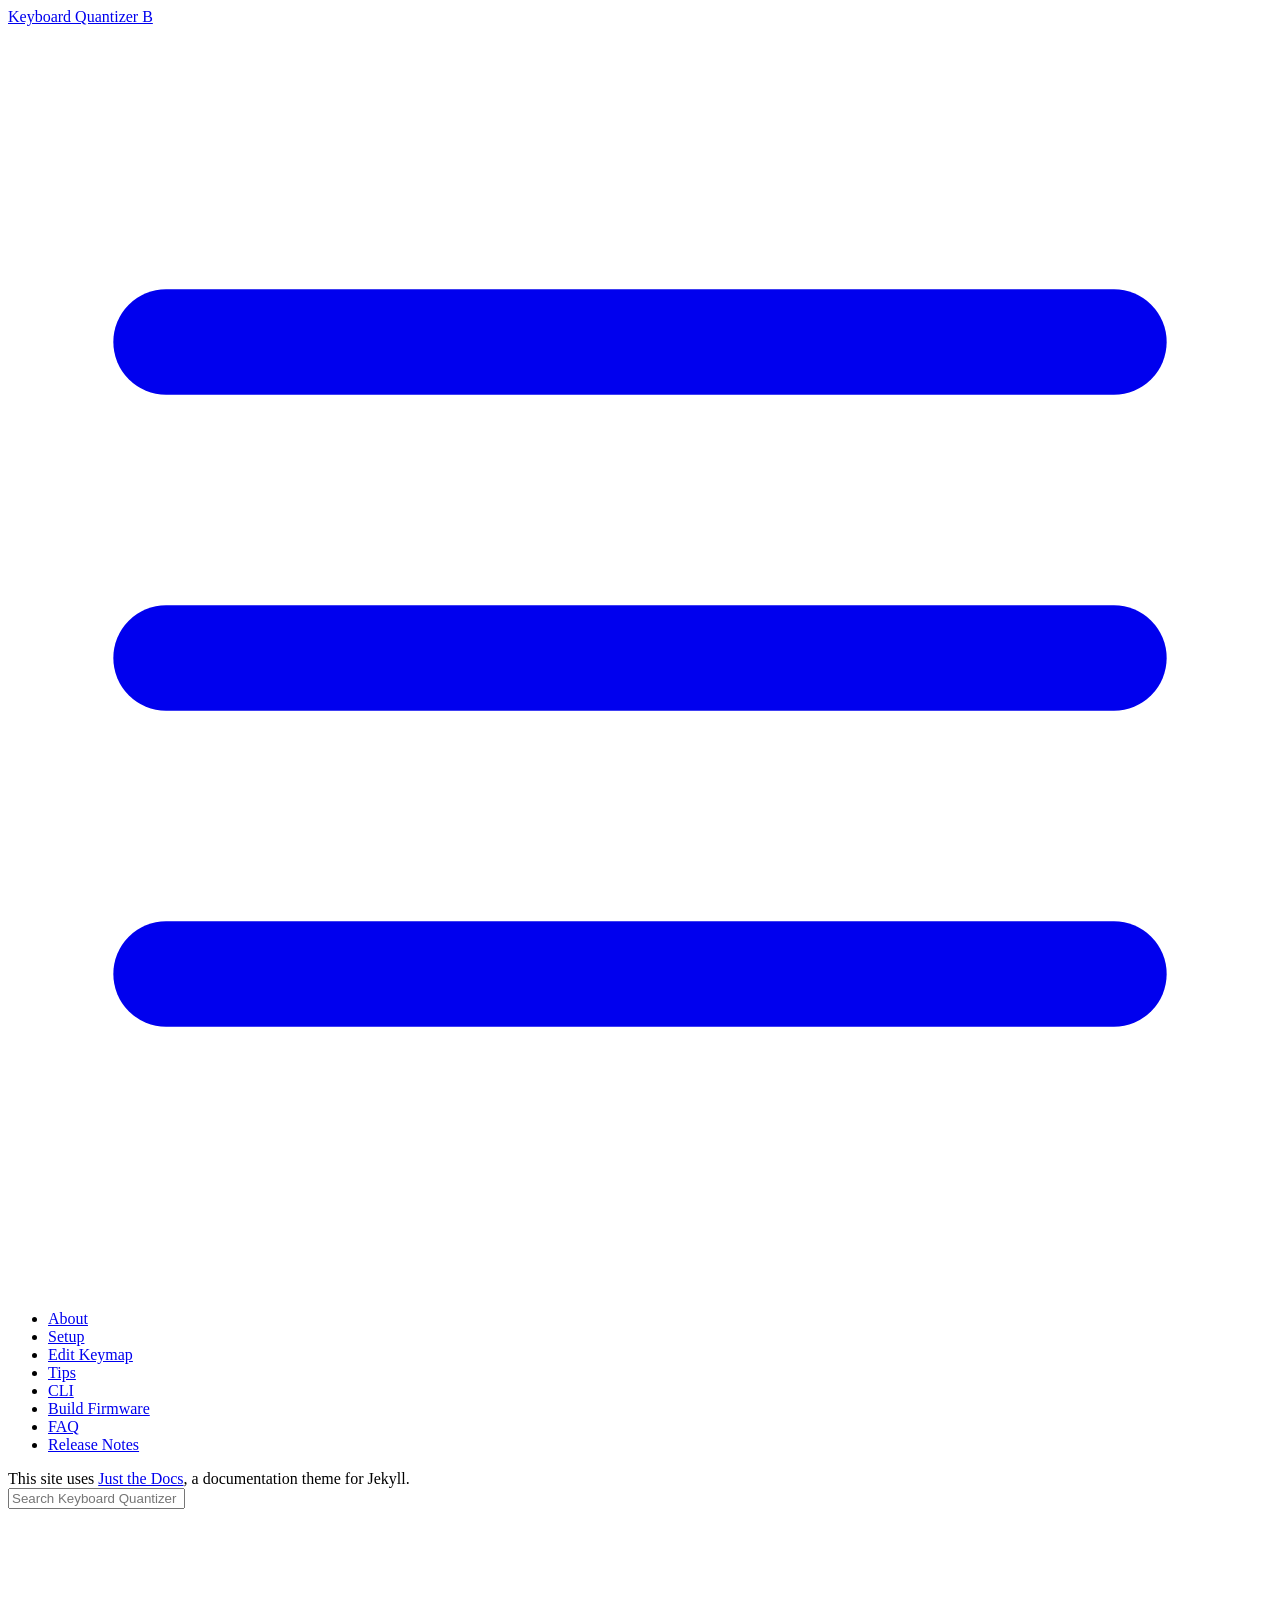
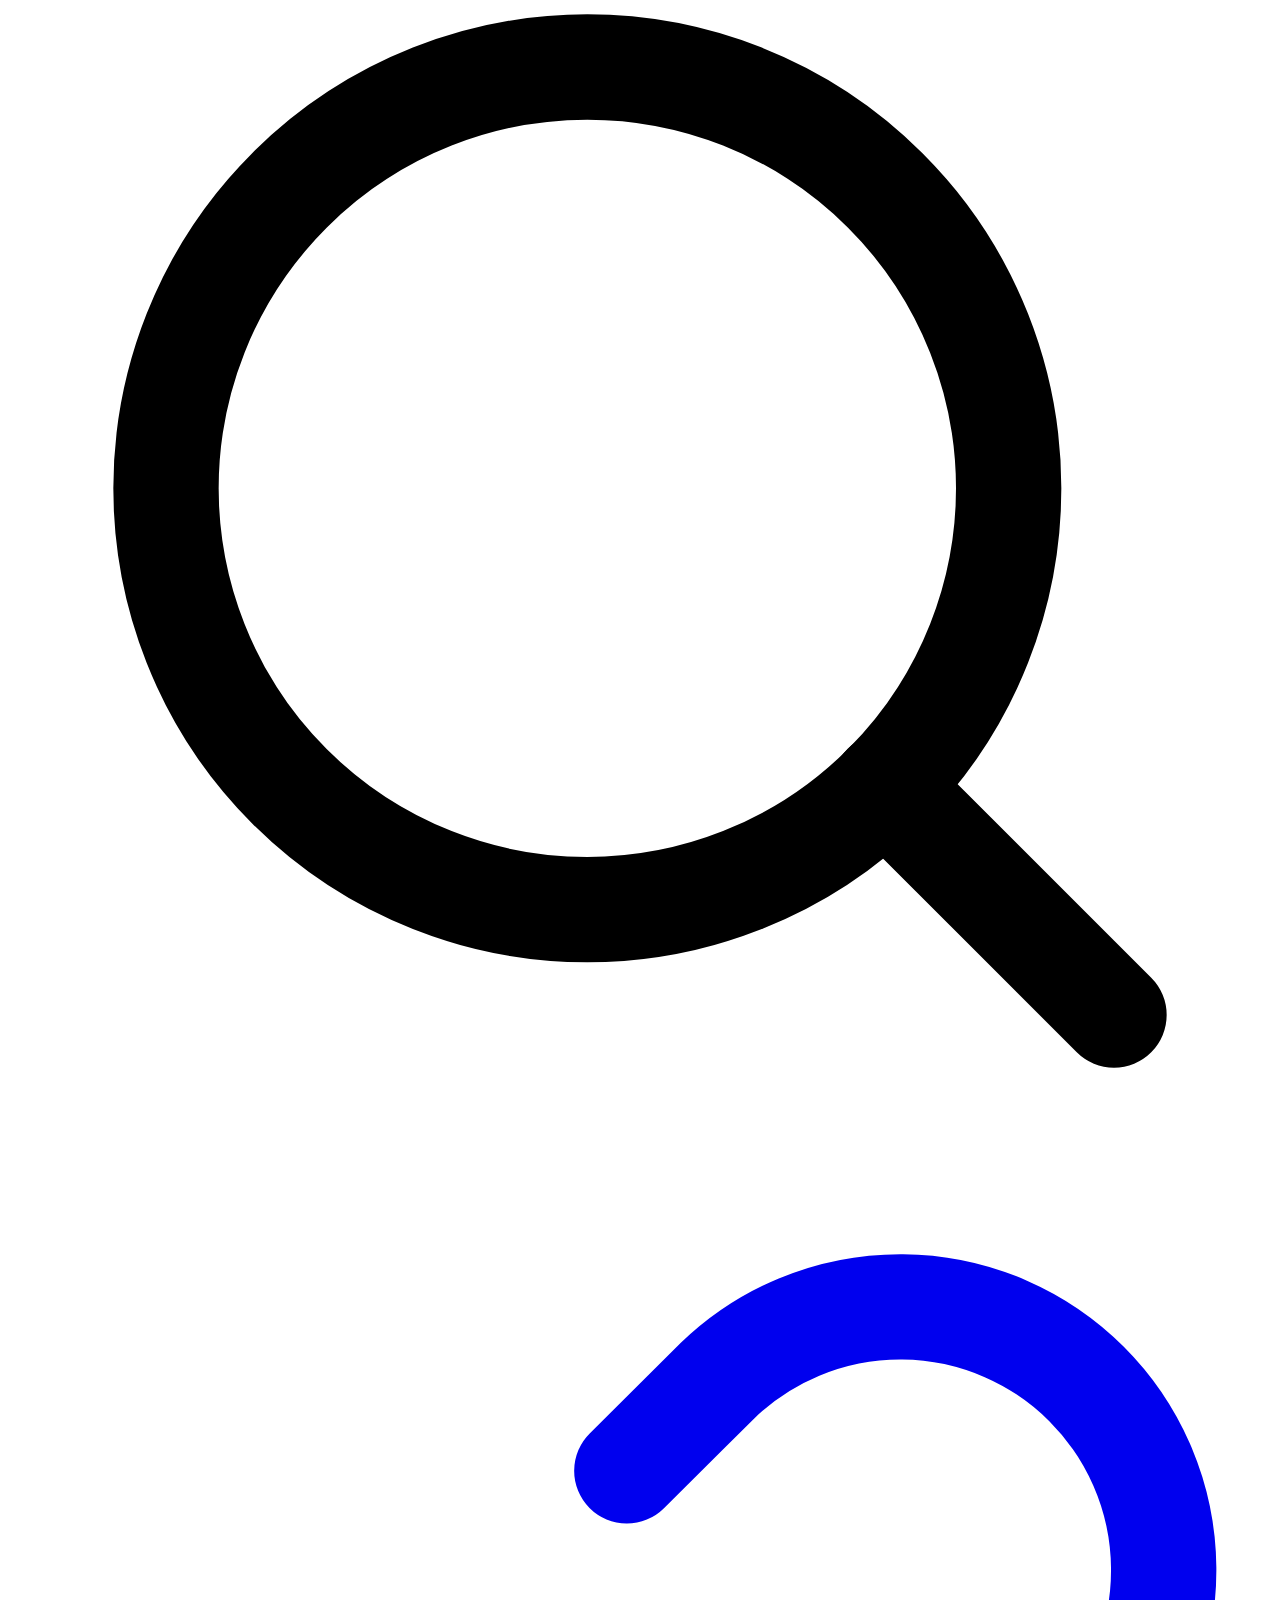
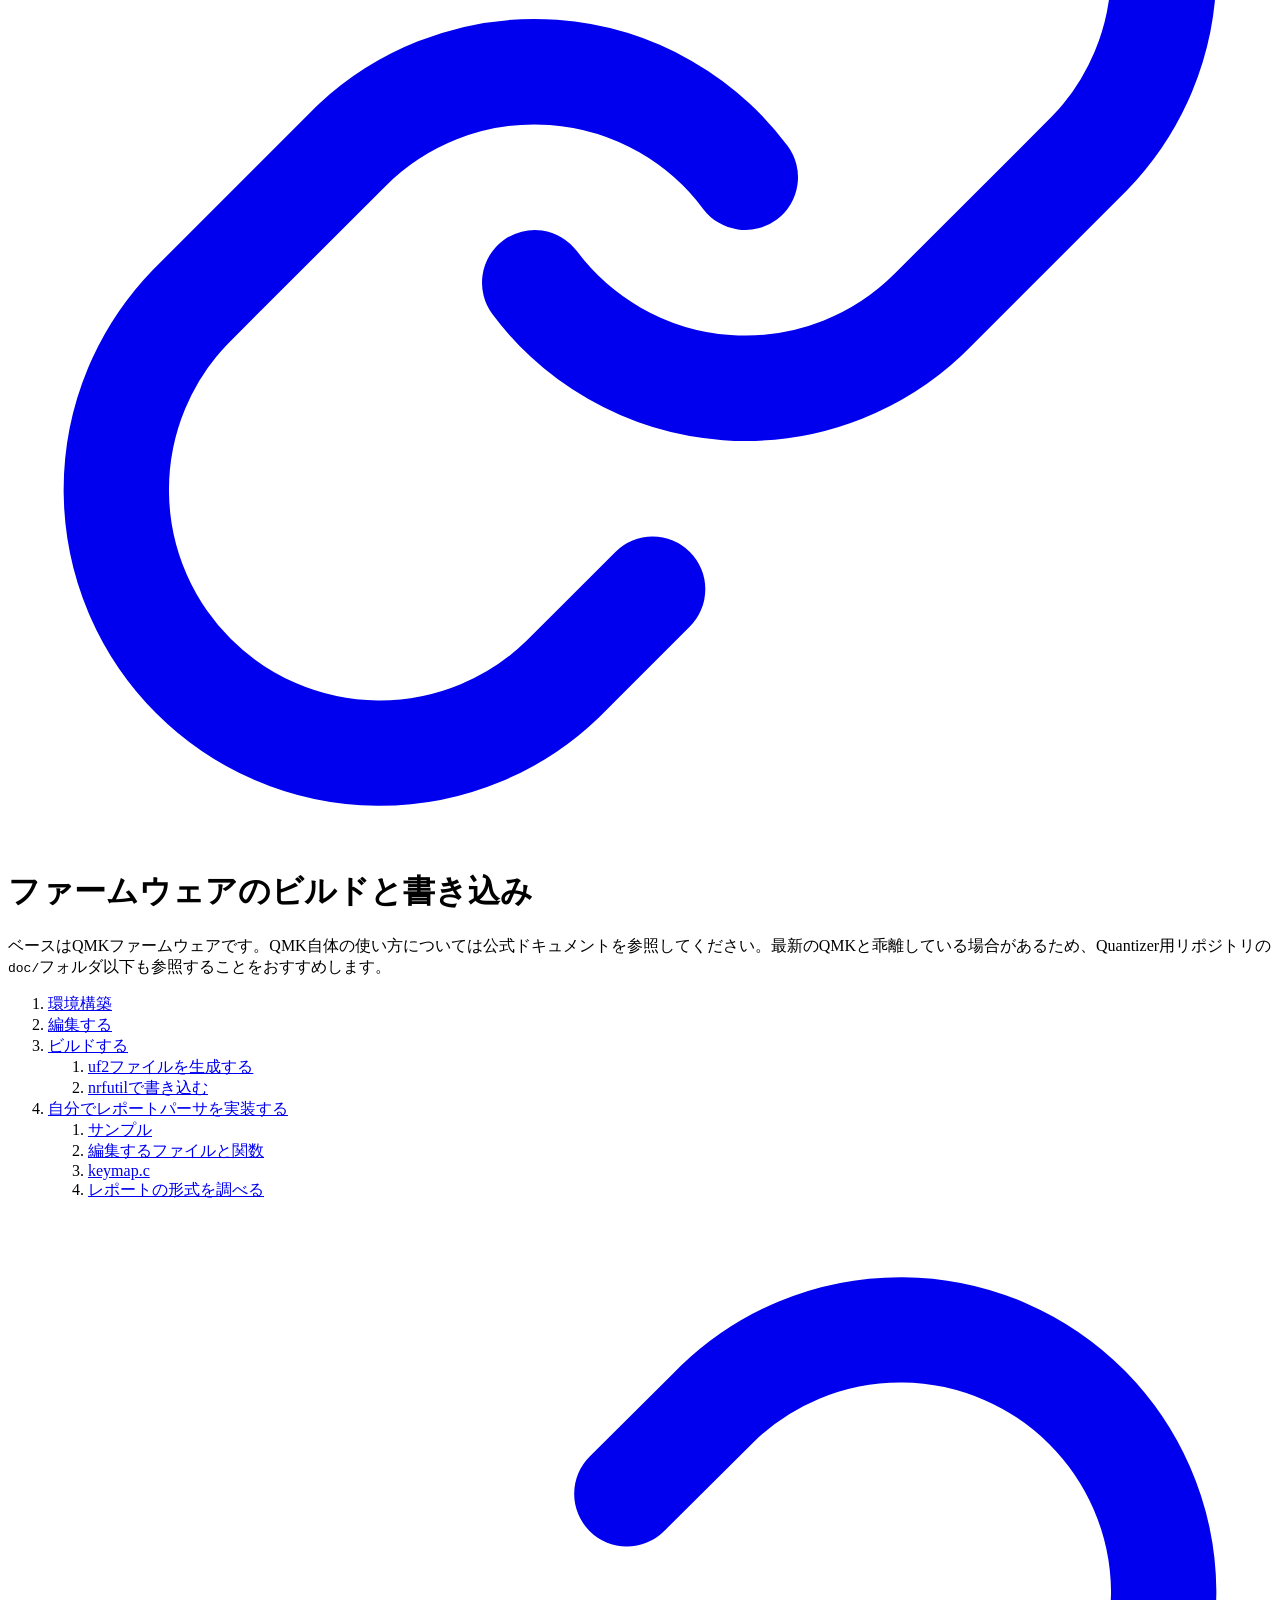
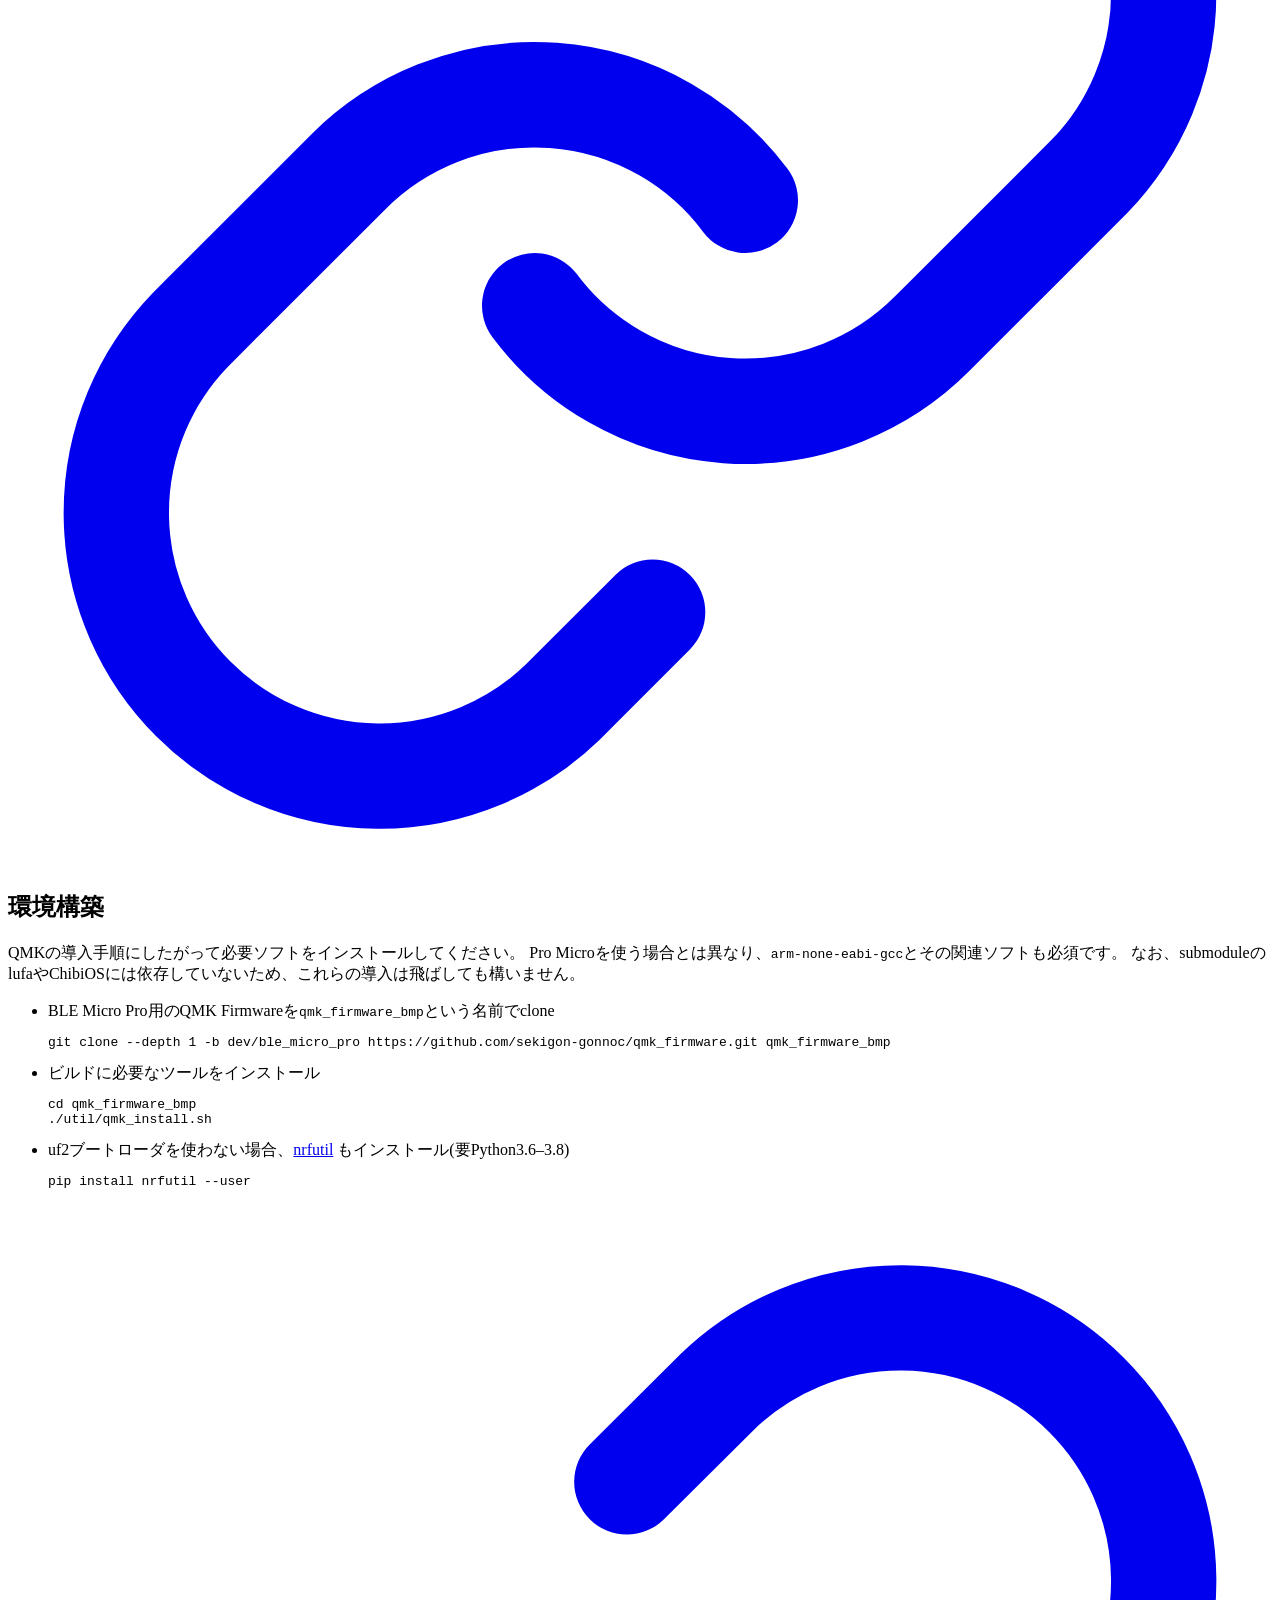
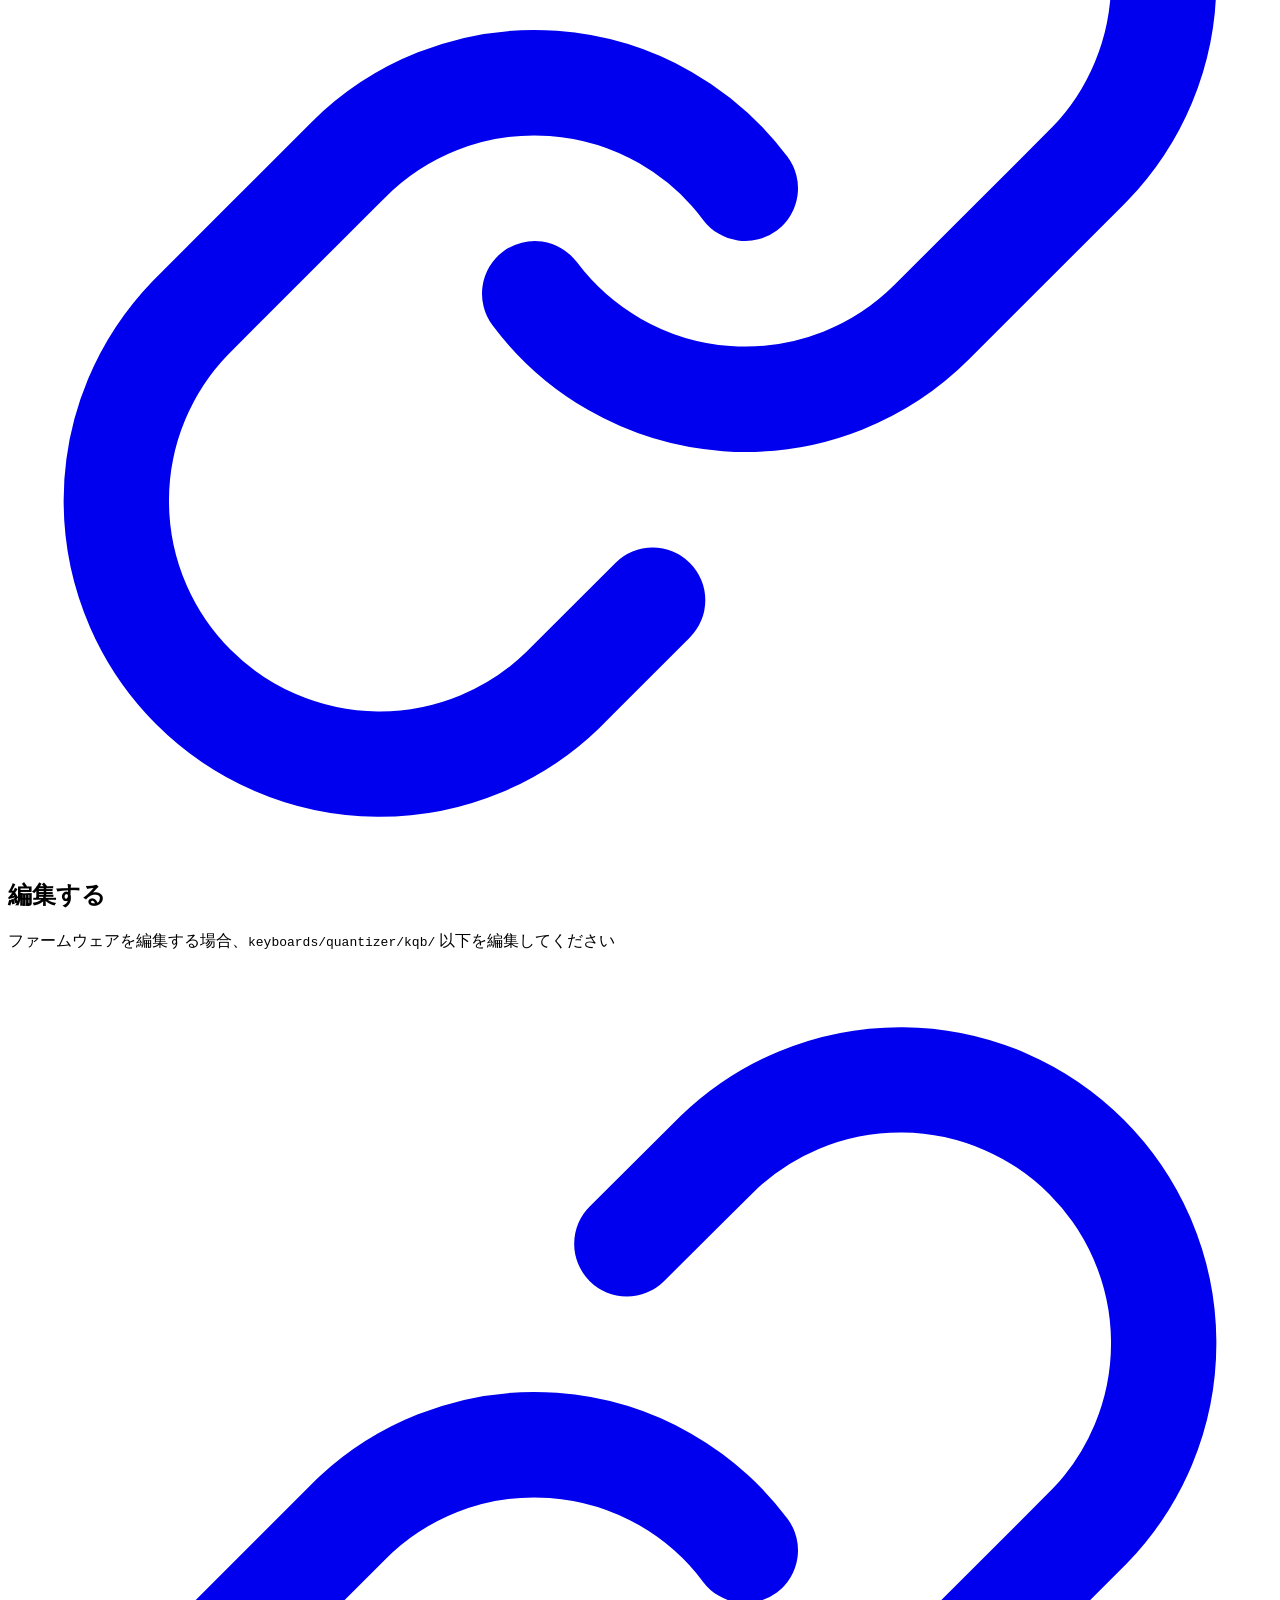
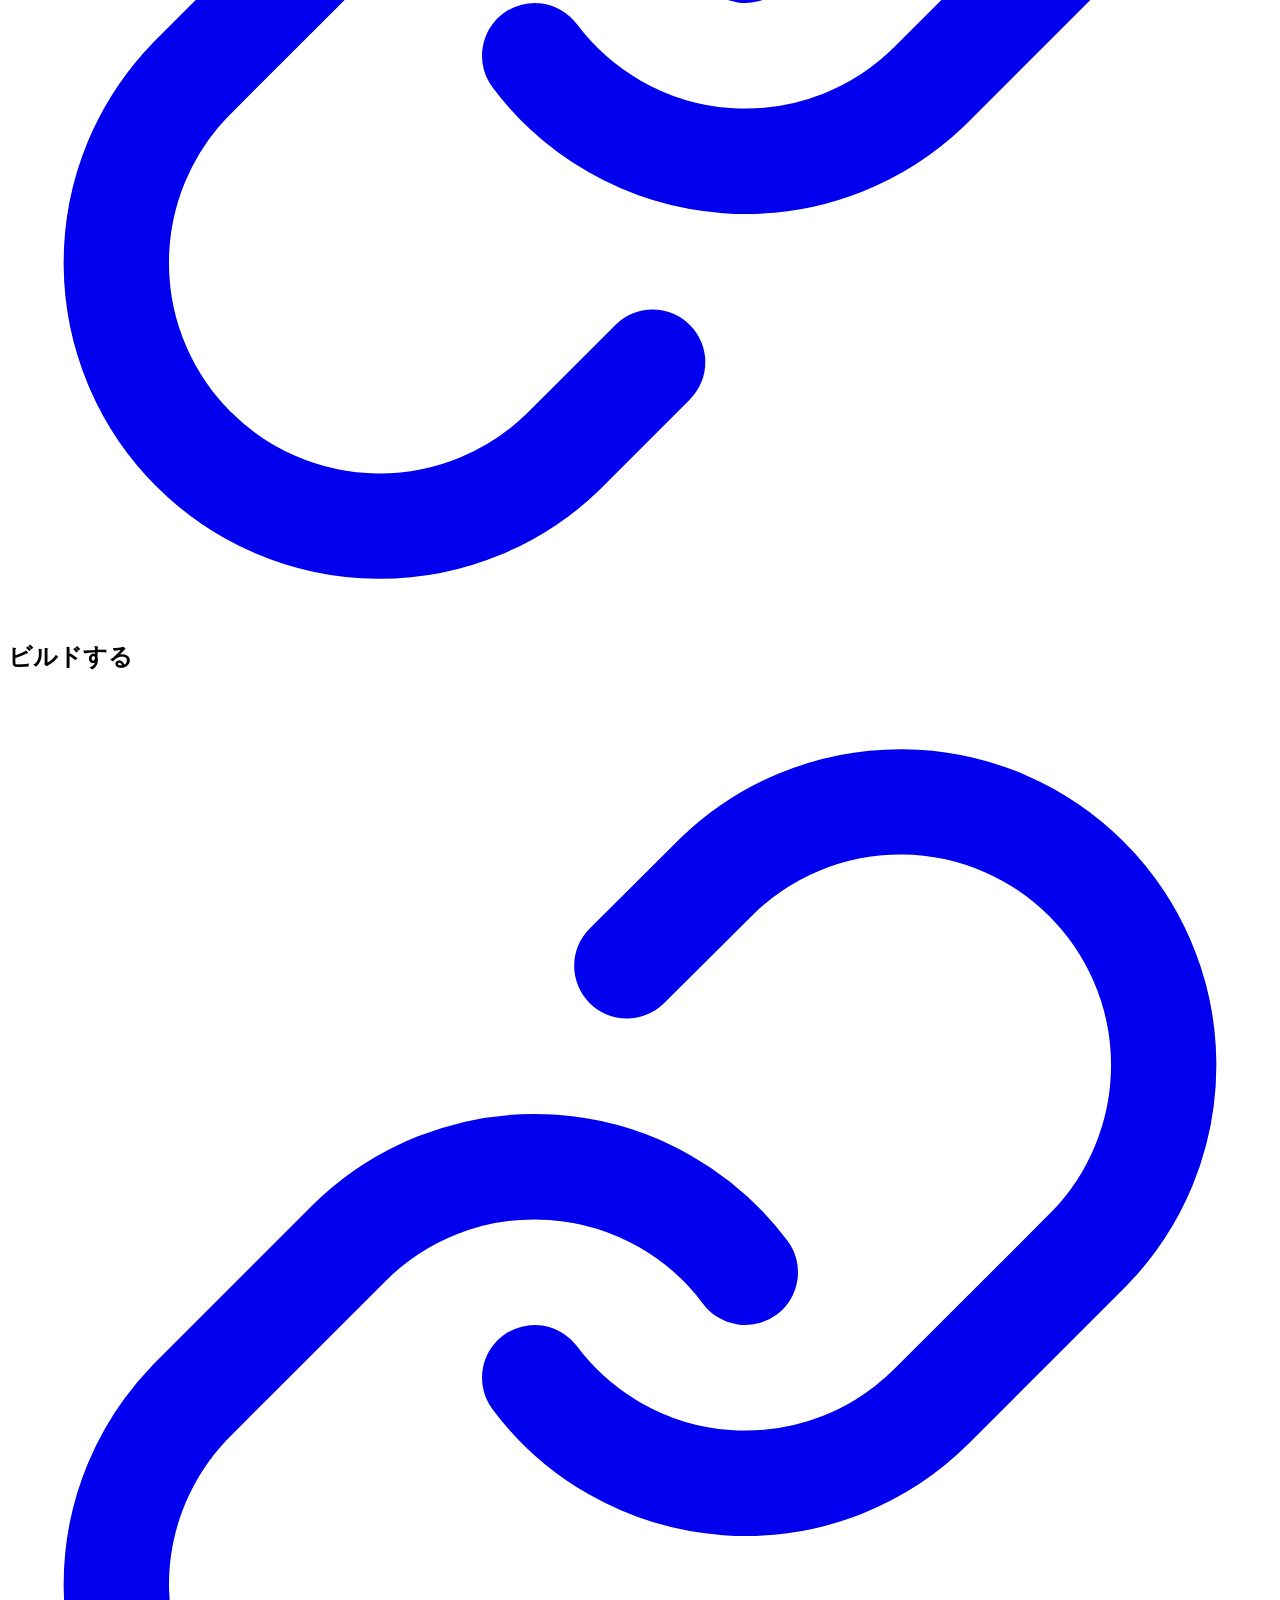
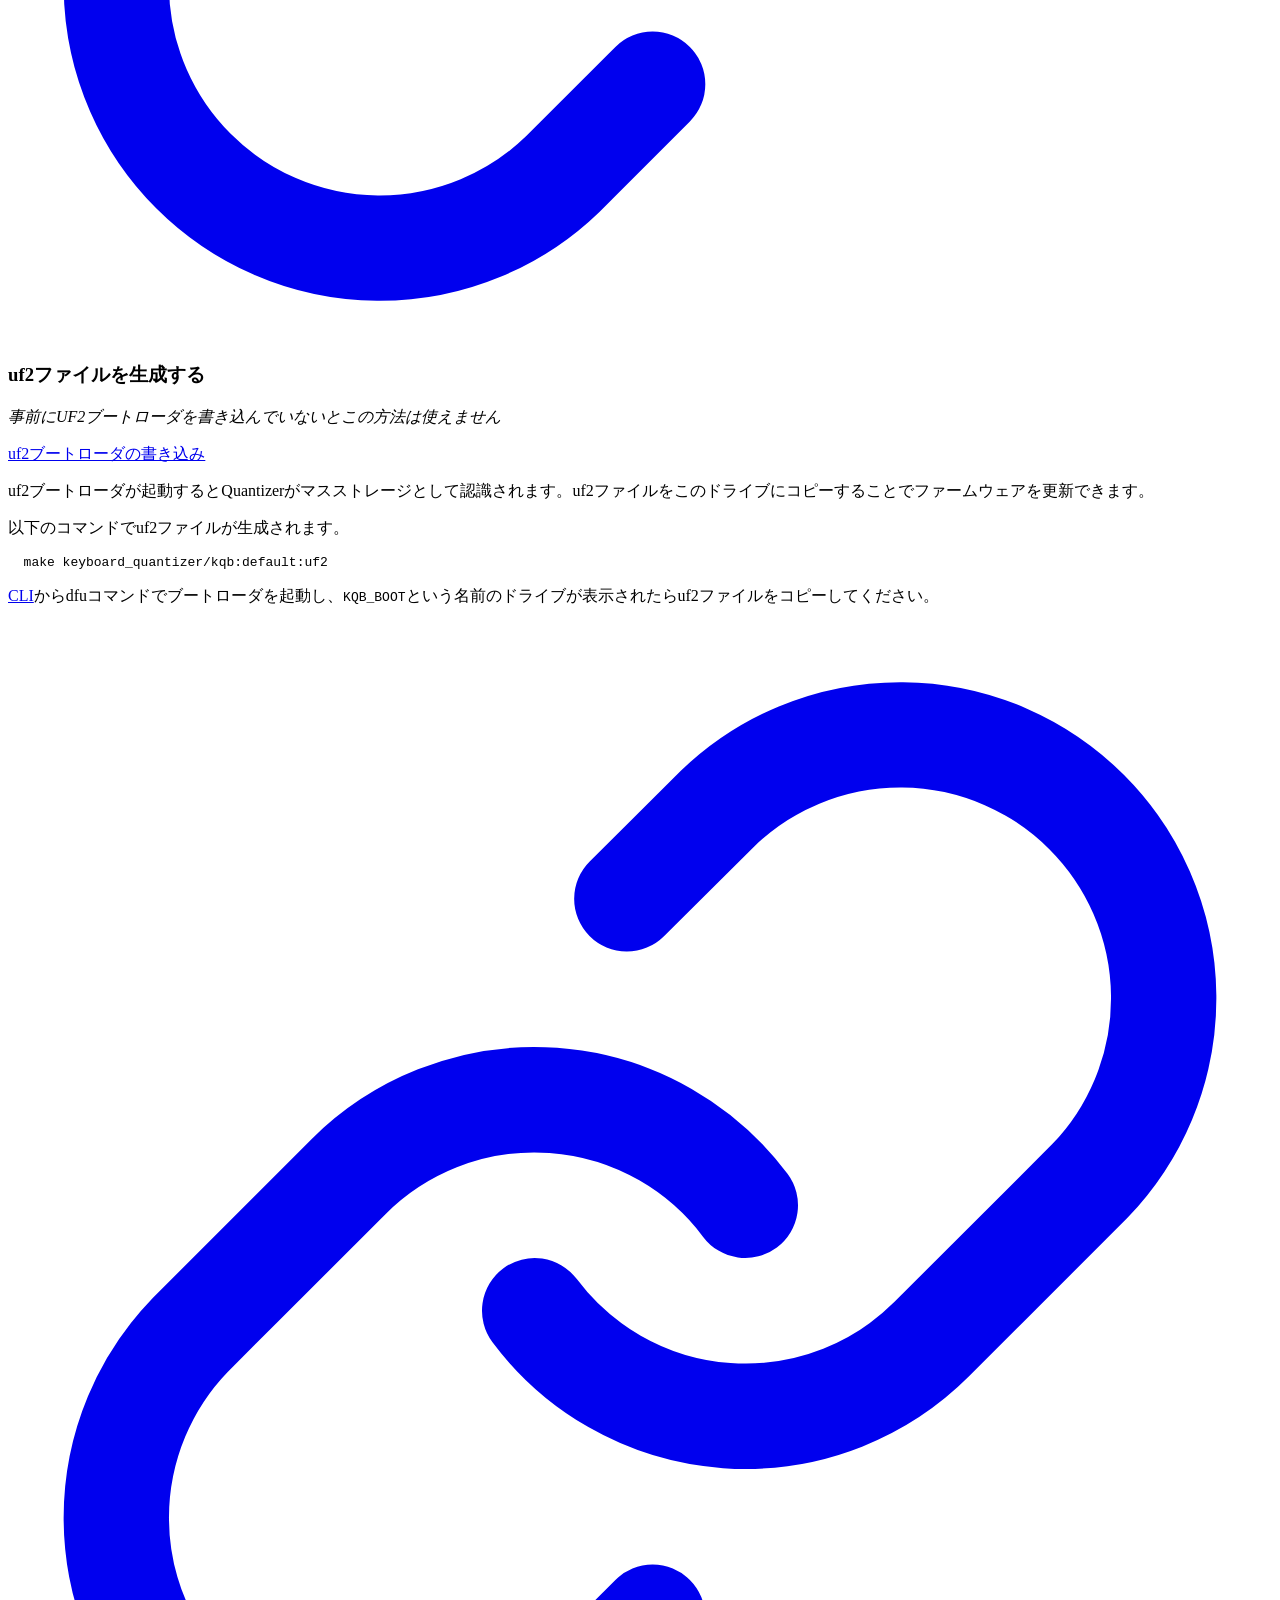
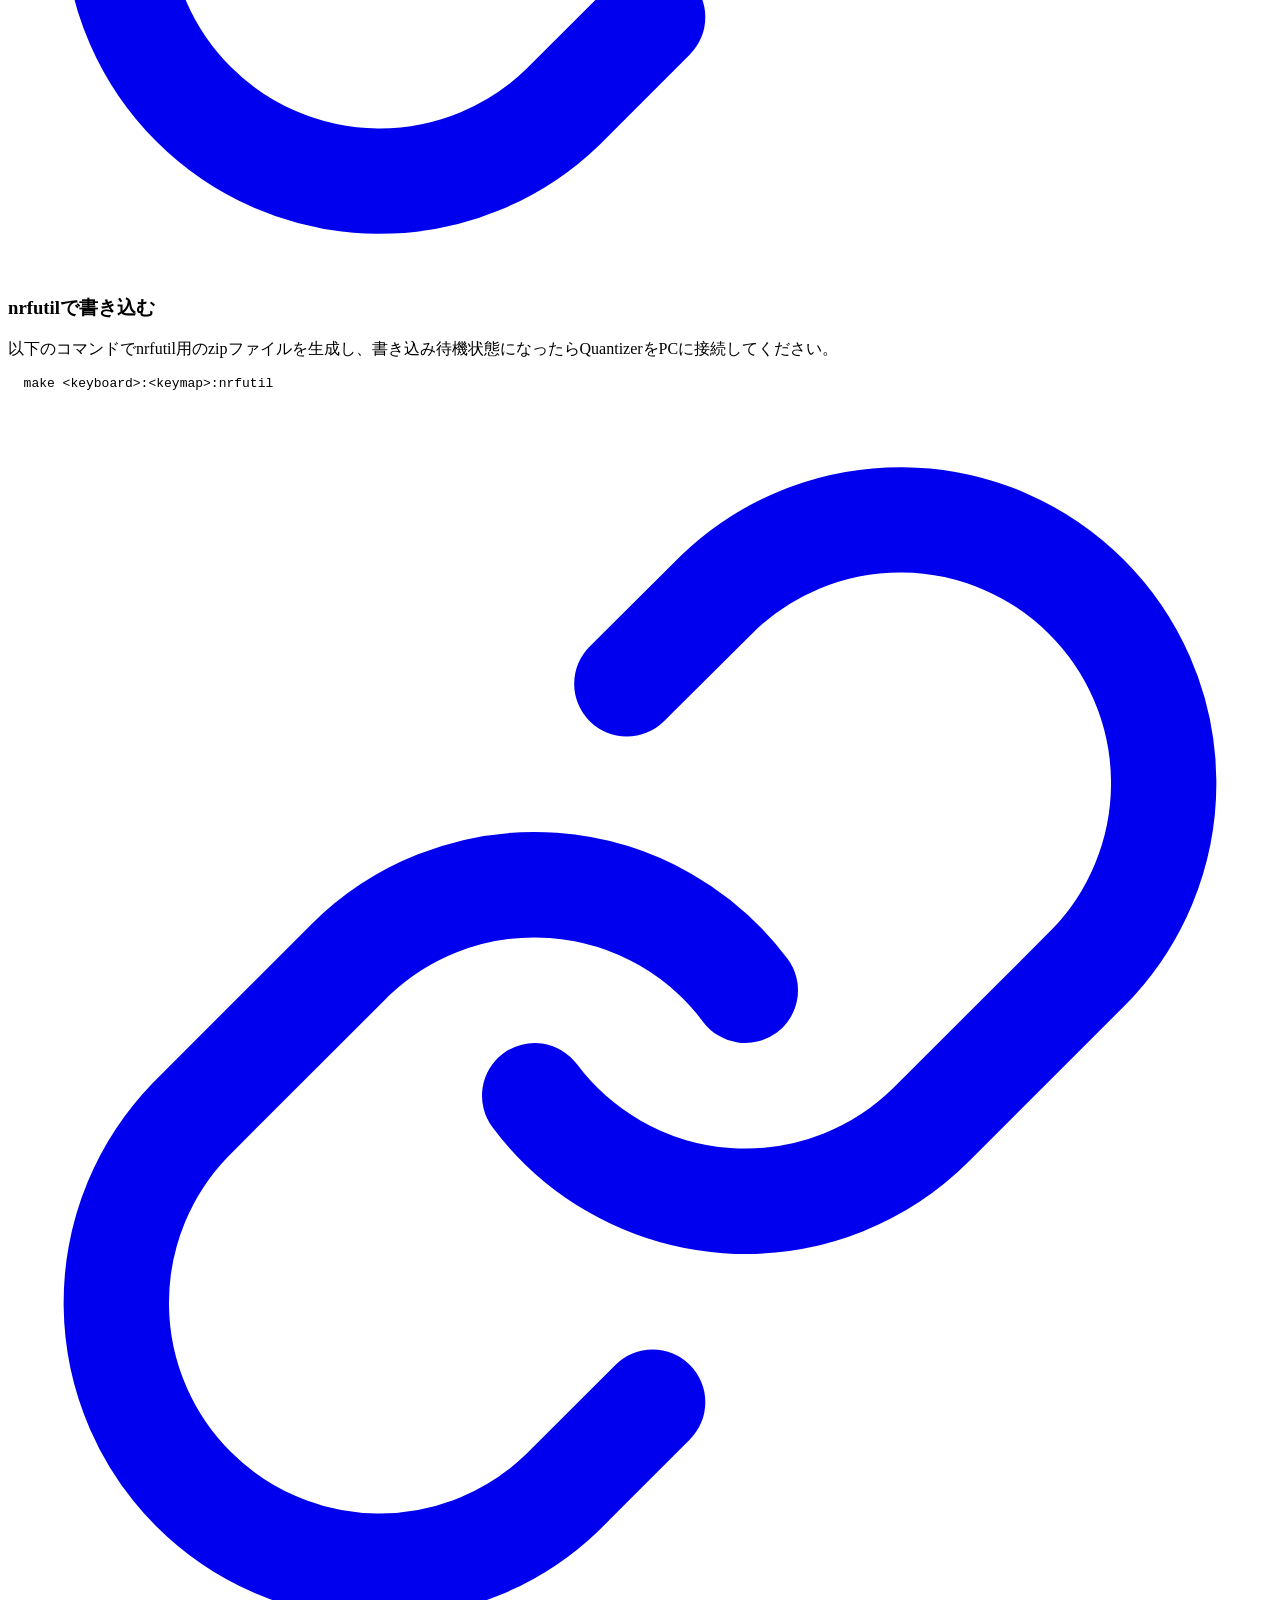
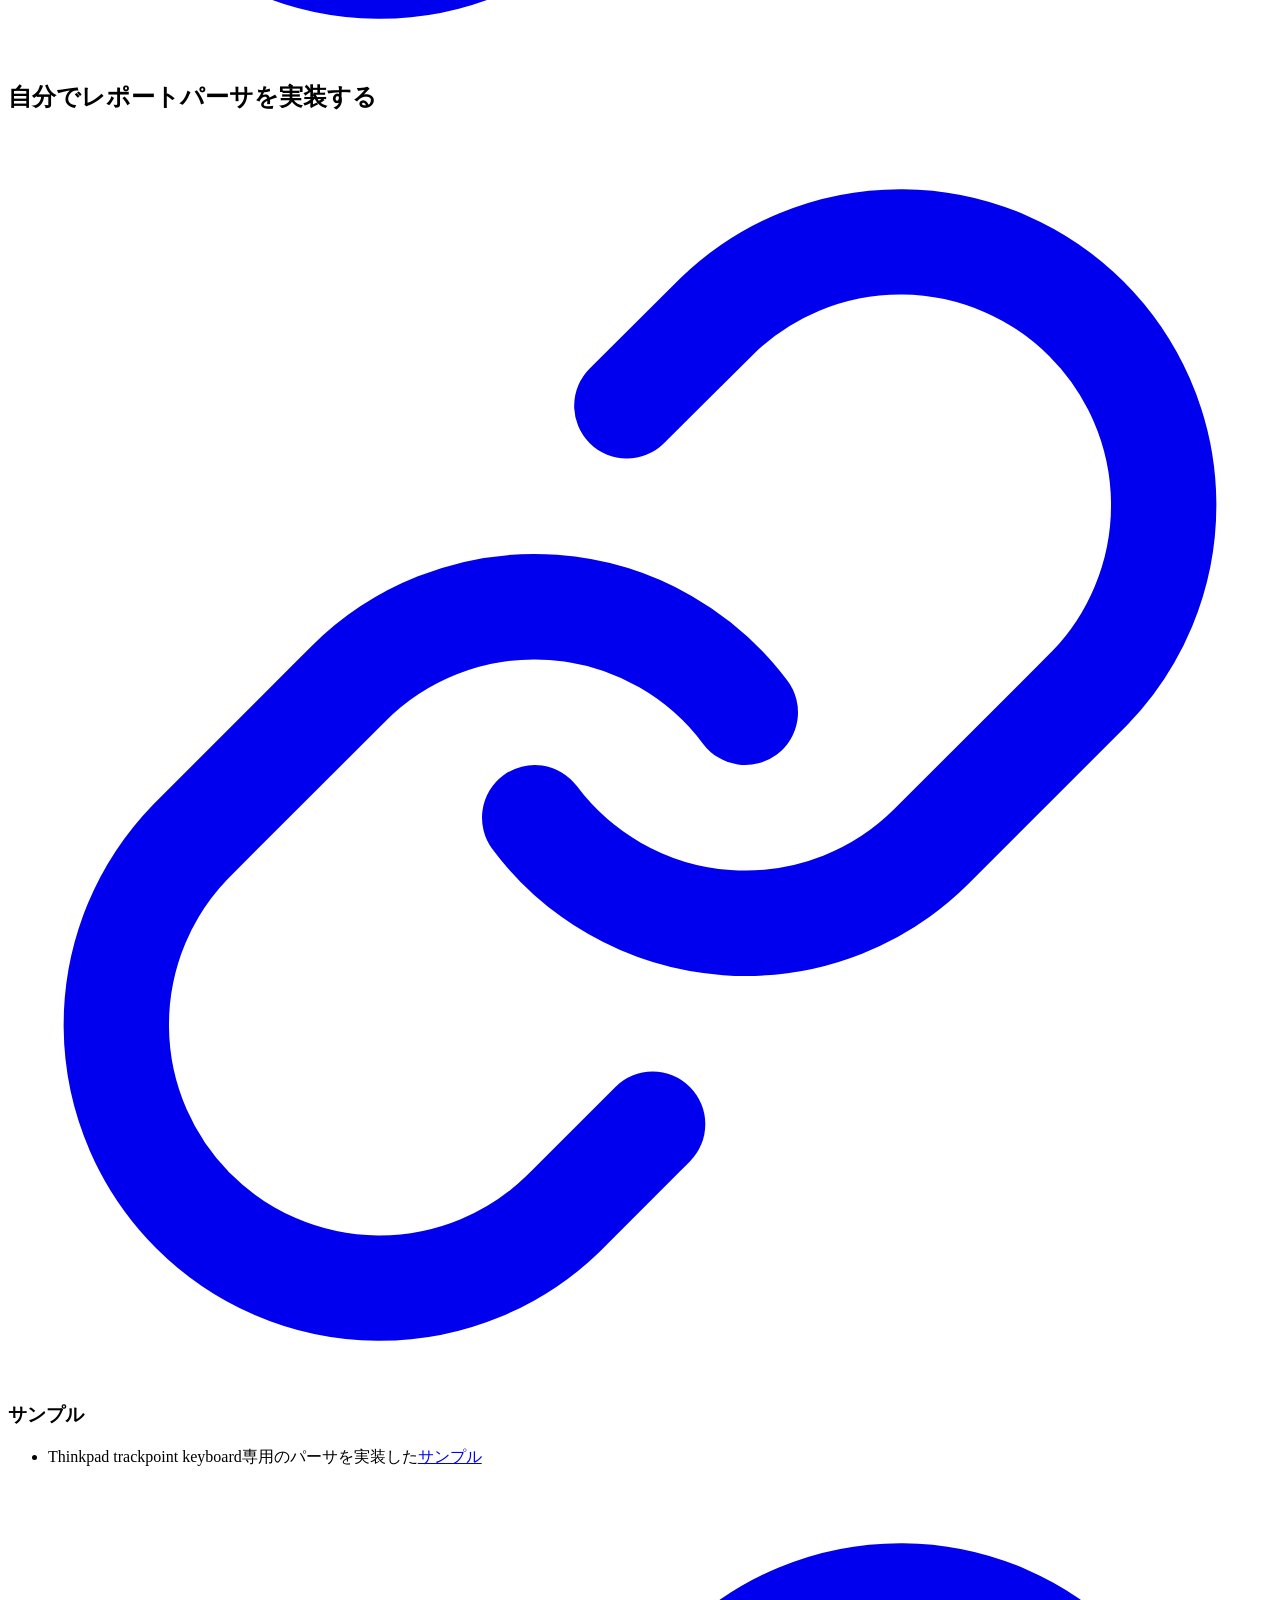
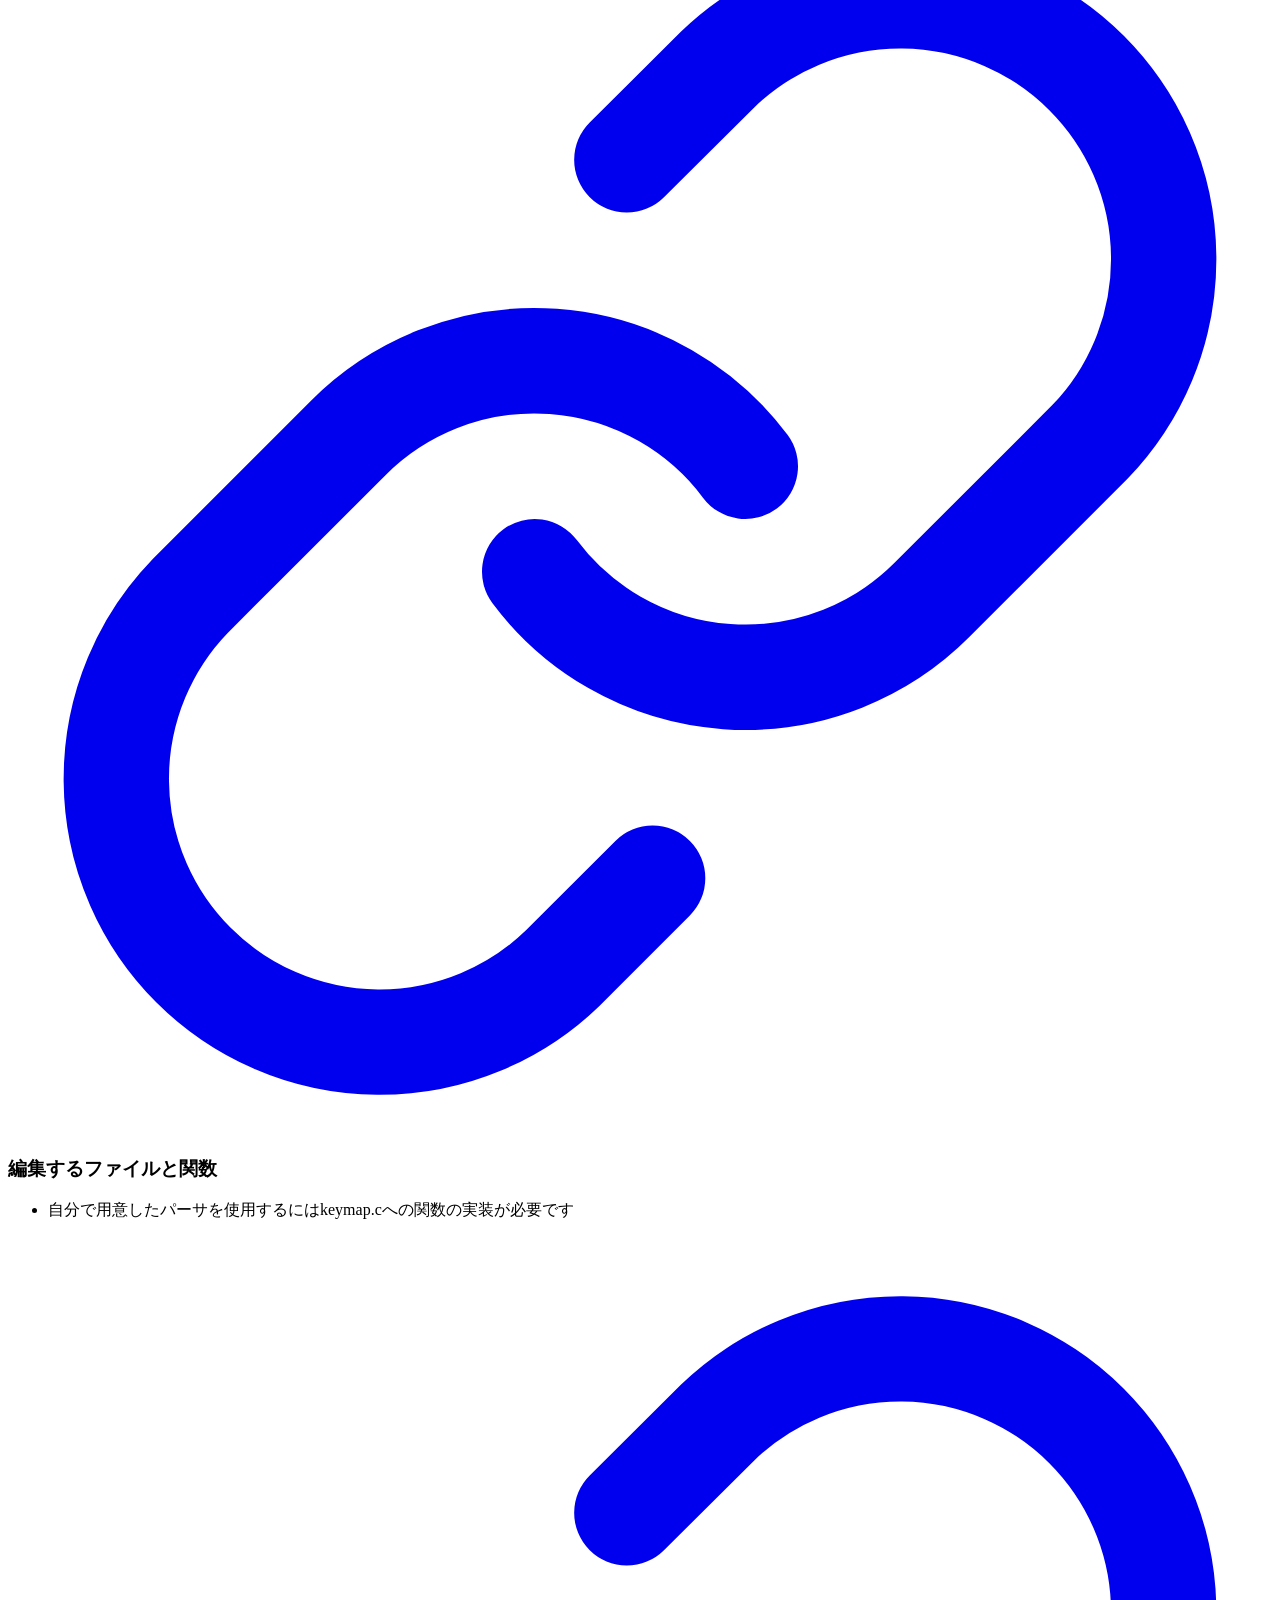
==== build_firmware/index.html @ 43b78c33 "add application 0.10.1" ====
<!DOCTYPE html> <html lang="en-US"> <head> <meta charset="UTF-8"> <meta http-equiv="X-UA-Compatible" content="IE=Edge"> <title>Build Firmware - Keyboard Quantizer B</title> <link rel="shortcut icon" href="/Keyboard-Quantizer-B-Build-Guide/favicon.ico" type="image/x-icon"> <link rel="stylesheet" href="/Keyboard-Quantizer-B-Build-Guide/assets/css/just-the-docs-default.css"> <script async src="https://www.googletagmanager.com/gtag/js?id=G-62G71JNR75"></script> <script> window.dataLayer = window.dataLayer || []; function gtag(){dataLayer.push(arguments);} gtag('js', new Date()); gtag('config', 'G-62G71JNR75'); </script> <script type="text/javascript" src="/Keyboard-Quantizer-B-Build-Guide/assets/js/vendor/lunr.min.js"></script> <script type="text/javascript" src="/Keyboard-Quantizer-B-Build-Guide/assets/js/just-the-docs.js"></script> <meta name="viewport" content="width=device-width, initial-scale=1"> <!-- Begin Jekyll SEO tag v2.7.1 --> <title>Build Firmware | Keyboard Quantizer B</title> <meta name="generator" content="Jekyll v4.1.1" /> <meta property="og:title" content="Build Firmware" /> <meta property="og:locale" content="en_US" /> <meta name="description" content="市販/自作のキーボードを無線化したりキーマップを変更できる Keyboard Quantizer B の説明と設定 Documents and configurator of “Keyboard Quantizer B” which can make your keyboard wireless and configurable" /> <meta property="og:description" content="市販/自作のキーボードを無線化したりキーマップを変更できる Keyboard Quantizer B の説明と設定 Documents and configurator of “Keyboard Quantizer B” which can make your keyboard wireless and configurable" /> <link rel="canonical" href="https://sekigon-gonnoc.github.io/Keyboard-Quantizer-B-Build-Guide/build_firmware/" /> <meta property="og:url" content="https://sekigon-gonnoc.github.io/Keyboard-Quantizer-B-Build-Guide/build_firmware/" /> <meta property="og:site_name" content="Keyboard Quantizer B" /> <meta name="twitter:card" content="summary" /> <meta property="twitter:title" content="Build Firmware" /> <script type="application/ld+json"> {"headline":"Build Firmware","@type":"WebPage","description":"市販/自作のキーボードを無線化したりキーマップを変更できる Keyboard Quantizer B の説明と設定 Documents and configurator of “Keyboard Quantizer B” which can make your keyboard wireless and configurable","url":"https://sekigon-gonnoc.github.io/Keyboard-Quantizer-B-Build-Guide/build_firmware/","@context":"https://schema.org"}</script> <!-- End Jekyll SEO tag --> </head> <body> <svg xmlns="http://www.w3.org/2000/svg" style="display: none;"> <symbol id="svg-link" viewBox="0 0 24 24"> <title>Link</title> <svg xmlns="http://www.w3.org/2000/svg" width="24" height="24" viewBox="0 0 24 24" fill="none" stroke="currentColor" stroke-width="2" stroke-linecap="round" stroke-linejoin="round" class="feather feather-link"> <path d="M10 13a5 5 0 0 0 7.54.54l3-3a5 5 0 0 0-7.07-7.07l-1.72 1.71"></path><path d="M14 11a5 5 0 0 0-7.54-.54l-3 3a5 5 0 0 0 7.07 7.07l1.71-1.71"></path> </svg> </symbol> <symbol id="svg-search" viewBox="0 0 24 24"> <title>Search</title> <svg xmlns="http://www.w3.org/2000/svg" width="24" height="24" viewBox="0 0 24 24" fill="none" stroke="currentColor" stroke-width="2" stroke-linecap="round" stroke-linejoin="round" class="feather feather-search"> <circle cx="11" cy="11" r="8"></circle><line x1="21" y1="21" x2="16.65" y2="16.65"></line> </svg> </symbol> <symbol id="svg-menu" viewBox="0 0 24 24"> <title>Menu</title> <svg xmlns="http://www.w3.org/2000/svg" width="24" height="24" viewBox="0 0 24 24" fill="none" stroke="currentColor" stroke-width="2" stroke-linecap="round" stroke-linejoin="round" class="feather feather-menu"> <line x1="3" y1="12" x2="21" y2="12"></line><line x1="3" y1="6" x2="21" y2="6"></line><line x1="3" y1="18" x2="21" y2="18"></line> </svg> </symbol> <symbol id="svg-arrow-right" viewBox="0 0 24 24"> <title>Expand</title> <svg xmlns="http://www.w3.org/2000/svg" width="24" height="24" viewBox="0 0 24 24" fill="none" stroke="currentColor" stroke-width="2" stroke-linecap="round" stroke-linejoin="round" class="feather feather-chevron-right"> <polyline points="9 18 15 12 9 6"></polyline> </svg> </symbol> <symbol id="svg-doc" viewBox="0 0 24 24"> <title>Document</title> <svg xmlns="http://www.w3.org/2000/svg" width="24" height="24" viewBox="0 0 24 24" fill="none" stroke="currentColor" stroke-width="2" stroke-linecap="round" stroke-linejoin="round" class="feather feather-file"> <path d="M13 2H6a2 2 0 0 0-2 2v16a2 2 0 0 0 2 2h12a2 2 0 0 0 2-2V9z"></path><polyline points="13 2 13 9 20 9"></polyline> </svg> </symbol> </svg> <div class="side-bar"> <div class="site-header"> <a href="https://sekigon-gonnoc.github.io/Keyboard-Quantizer-B-Build-Guide/" class="site-title lh-tight"> Keyboard Quantizer B </a> <a href="#" id="menu-button" class="site-button"> <svg viewBox="0 0 24 24" class="icon"><use xlink:href="#svg-menu"></use></svg> </a> </div> <nav role="navigation" aria-label="Main" id="site-nav" class="site-nav"> <ul class="nav-list"><li class="nav-list-item"><a href="https://sekigon-gonnoc.github.io/Keyboard-Quantizer-B-Build-Guide/" class="nav-list-link">About</a></li><li class="nav-list-item"><a href="https://sekigon-gonnoc.github.io/Keyboard-Quantizer-B-Build-Guide/setup/" class="nav-list-link">Setup</a></li><li class="nav-list-item"><a href="https://sekigon-gonnoc.github.io/Keyboard-Quantizer-B-Build-Guide/keymap/" class="nav-list-link">Edit Keymap</a></li><li class="nav-list-item"><a href="https://sekigon-gonnoc.github.io/Keyboard-Quantizer-B-Build-Guide/tips" class="nav-list-link">Tips</a></li><li class="nav-list-item"><a href="https://sekigon-gonnoc.github.io/Keyboard-Quantizer-B-Build-Guide/cli/" class="nav-list-link">CLI</a></li><li class="nav-list-item active"><a href="https://sekigon-gonnoc.github.io/Keyboard-Quantizer-B-Build-Guide/build_firmware/" class="nav-list-link active">Build Firmware</a></li><li class="nav-list-item"><a href="https://sekigon-gonnoc.github.io/Keyboard-Quantizer-B-Build-Guide/faq/" class="nav-list-link">FAQ</a></li><li class="nav-list-item"><a href="https://sekigon-gonnoc.github.io/Keyboard-Quantizer-B-Build-Guide/release_notes/" class="nav-list-link">Release Notes</a></li></ul> </nav> <footer class="site-footer"> This site uses <a href="https://github.com/pmarsceill/just-the-docs">Just the Docs</a>, a documentation theme for Jekyll. </footer> </div> <div class="main" id="top"> <div id="main-header" class="main-header"> <div class="search"> <div class="search-input-wrap"> <input type="text" id="search-input" class="search-input" tabindex="0" placeholder="Search Keyboard Quantizer B" aria-label="Search Keyboard Quantizer B" autocomplete="off"> <label for="search-input" class="search-label"><svg viewBox="0 0 24 24" class="search-icon"><use xlink:href="#svg-search"></use></svg></label> </div> <div id="search-results" class="search-results"></div> </div> </div> <div id="main-content-wrap" class="main-content-wrap"> <div id="main-content" class="main-content" role="main"> <h1 class="no_toc" id="ファームウェアのビルドと書き込み"> <a href="#ファームウェアのビルドと書き込み" class="anchor-heading" aria-labelledby="ファームウェアのビルドと書き込み"><svg viewBox="0 0 16 16" aria-hidden="true"><use xlink:href="#svg-link"></use></svg></a> ファームウェアのビルドと書き込み </h1> <p>ベースはQMKファームウェアです。QMK自体の使い方については公式ドキュメントを参照してください。最新のQMKと乖離している場合があるため、Quantizer用リポジトリの<code class="language-plaintext highlighter-rouge">doc/</code>フォルダ以下も参照することをおすすめします。</p> <ol id="markdown-toc"> <li><a href="#環境構築" id="markdown-toc-環境構築">環境構築</a></li> <li><a href="#編集する" id="markdown-toc-編集する">編集する</a></li> <li><a href="#ビルドする" id="markdown-toc-ビルドする">ビルドする</a> <ol> <li><a href="#uf2ファイルを生成する" id="markdown-toc-uf2ファイルを生成する">uf2ファイルを生成する</a></li> <li><a href="#nrfutilで書き込む" id="markdown-toc-nrfutilで書き込む">nrfutilで書き込む</a></li> </ol> </li> <li><a href="#自分でレポートパーサを実装する" id="markdown-toc-自分でレポートパーサを実装する">自分でレポートパーサを実装する</a> <ol> <li><a href="#サンプル" id="markdown-toc-サンプル">サンプル</a></li> <li><a href="#編集するファイルと関数" id="markdown-toc-編集するファイルと関数">編集するファイルと関数</a></li> <li><a href="#keymapc" id="markdown-toc-keymapc">keymap.c</a></li> <li><a href="#レポートの形式を調べる" id="markdown-toc-レポートの形式を調べる">レポートの形式を調べる</a></li> </ol> </li> </ol> <h2 id="環境構築"> <a href="#環境構築" class="anchor-heading" aria-labelledby="環境構築"><svg viewBox="0 0 16 16" aria-hidden="true"><use xlink:href="#svg-link"></use></svg></a> 環境構築 </h2> <p>QMKの導入手順にしたがって必要ソフトをインストールしてください。 Pro Microを使う場合とは異なり、<code class="language-plaintext highlighter-rouge">arm-none-eabi-gcc</code>とその関連ソフトも必須です。 なお、submoduleのlufaやChibiOSには依存していないため、これらの導入は飛ばしても構いません。</p> <ul> <li>BLE Micro Pro用のQMK Firmwareを<code class="language-plaintext highlighter-rouge">qmk_firmware_bmp</code>という名前でclone <div class="language-plaintext highlighter-rouge"><div class="highlight"><pre class="highlight"><code>git clone --depth 1 -b dev/ble_micro_pro https://github.com/sekigon-gonnoc/qmk_firmware.git qmk_firmware_bmp
</code></pre></div> </div> </li> <li>ビルドに必要なツールをインストール <div class="language-plaintext highlighter-rouge"><div class="highlight"><pre class="highlight"><code>cd qmk_firmware_bmp
./util/qmk_install.sh
</code></pre></div> </div> </li> <li>uf2ブートローダを使わない場合、<a href="https://github.com/NordicSemiconductor/pc-nrfutil" target="_blank">nrfutil</a> もインストール(要Python3.6–3.8) <div class="language-plaintext highlighter-rouge"><div class="highlight"><pre class="highlight"><code>pip install nrfutil --user
</code></pre></div> </div> </li> </ul> <h2 id="編集する"> <a href="#編集する" class="anchor-heading" aria-labelledby="編集する"><svg viewBox="0 0 16 16" aria-hidden="true"><use xlink:href="#svg-link"></use></svg></a> 編集する </h2> <p>ファームウェアを編集する場合、<code class="language-plaintext highlighter-rouge">keyboards/quantizer/kqb/</code> 以下を編集してください</p> <h2 id="ビルドする"> <a href="#ビルドする" class="anchor-heading" aria-labelledby="ビルドする"><svg viewBox="0 0 16 16" aria-hidden="true"><use xlink:href="#svg-link"></use></svg></a> ビルドする </h2> <h3 id="uf2ファイルを生成する"> <a href="#uf2ファイルを生成する" class="anchor-heading" aria-labelledby="uf2ファイルを生成する"><svg viewBox="0 0 16 16" aria-hidden="true"><use xlink:href="#svg-link"></use></svg></a> uf2ファイルを生成する </h3> <p><em>事前にUF2ブートローダを書き込んでいないとこの方法は使えません</em></p> <p><a href="/Keyboard-Quantizer-B-Build-Guide/setup#bootloader-update">uf2ブートローダの書き込み</a></p> <p>uf2ブートローダが起動するとQuantizerがマスストレージとして認識されます。uf2ファイルをこのドライブにコピーすることでファームウェアを更新できます。</p> <p>以下のコマンドでuf2ファイルが生成されます。</p> <div class="language-plaintext highlighter-rouge"><div class="highlight"><pre class="highlight"><code>  make keyboard_quantizer/kqb:default:uf2
</code></pre></div></div> <p><a href="/Keyboard-Quantizer-B-Build-Guide/cli">CLI</a>からdfuコマンドでブートローダを起動し、<code class="language-plaintext highlighter-rouge">KQB_BOOT</code>という名前のドライブが表示されたらuf2ファイルをコピーしてください。</p> <h3 id="nrfutilで書き込む"> <a href="#nrfutilで書き込む" class="anchor-heading" aria-labelledby="nrfutilで書き込む"><svg viewBox="0 0 16 16" aria-hidden="true"><use xlink:href="#svg-link"></use></svg></a> nrfutilで書き込む </h3> <p>以下のコマンドでnrfutil用のzipファイルを生成し、書き込み待機状態になったらQuantizerをPCに接続してください。</p> <div class="language-plaintext highlighter-rouge"><div class="highlight"><pre class="highlight"><code>  make &lt;keyboard&gt;:&lt;keymap&gt;:nrfutil
</code></pre></div></div> <h2 id="自分でレポートパーサを実装する"> <a href="#自分でレポートパーサを実装する" class="anchor-heading" aria-labelledby="自分でレポートパーサを実装する"><svg viewBox="0 0 16 16" aria-hidden="true"><use xlink:href="#svg-link"></use></svg></a> 自分でレポートパーサを実装する </h2> <h3 id="サンプル"> <a href="#サンプル" class="anchor-heading" aria-labelledby="サンプル"><svg viewBox="0 0 16 16" aria-hidden="true"><use xlink:href="#svg-link"></use></svg></a> サンプル </h3> <ul> <li>Thinkpad trackpoint keyboard専用のパーサを実装した<a href="https://github.com/sekigon-gonnoc/qmk_firmware/blob/dev/sekigon/keyboards/keyboard_quantizer/keymaps/user_parser_sample/keymap.c">サンプル</a></li> </ul> <h3 id="編集するファイルと関数"> <a href="#編集するファイルと関数" class="anchor-heading" aria-labelledby="編集するファイルと関数"><svg viewBox="0 0 16 16" aria-hidden="true"><use xlink:href="#svg-link"></use></svg></a> 編集するファイルと関数 </h3> <ul> <li>自分で用意したパーサを使用するにはkeymap.cへの関数の実装が必要です</li> </ul> <h3 id="keymapc"> <a href="#keymapc" class="anchor-heading" aria-labelledby="keymapc"><svg viewBox="0 0 16 16" aria-hidden="true"><use xlink:href="#svg-link"></use></svg></a> keymap.c </h3> <ul> <li><code class="language-plaintext highlighter-rouge">void report_descriptor_parser_user(uint8_t interface, uint8_t const* desc, uint16_t len)</code> <ul> <li>受信したレポートディスクリプタを解析する</li> <li>サンプルでは特定のキーボードの種類を想定しているのでレポートディスクリプタは解析不要のため、空の関数</li> </ul> </li> <li><code class="language-plaintext highlighter-rouge">void on_disconnect_device_user(uint8_t device)</code> <ul> <li>Quantizerからデバイスを抜いたときに実行する関数</li> <li>サンプルではキーが押しっぱなしにならないように受信したデータをクリアしている</li> </ul> </li> <li><code class="language-plaintext highlighter-rouge">bool report_parser_user(uint8_t const* buf, uint16_t len, matrix_row_t* current_matrix)</code> <ul> <li>受信したレポートを解析しキーマトリクスを更新する。戻り値はマトリクスの更新の有無</li> <li>サンプルではVID:PIDがトラックポイントキーボードと一致した場合は専用の関数を、それ以外では6KROキーボード用の関数を呼び出している</li> </ul> </li> </ul> <h3 id="レポートの形式を調べる"> <a href="#レポートの形式を調べる" class="anchor-heading" aria-labelledby="レポートの形式を調べる"><svg viewBox="0 0 16 16" aria-hidden="true"><use xlink:href="#svg-link"></use></svg></a> レポートの形式を調べる </h3> <p><a href="/Keyboard-Quantizer-B-Build-Guide/cli">CLI</a>のデバッグ機能を使ってどんなレポートが送られてくるか調べられます。CLIからQuantizerに接続したら<code class="language-plaintext highlighter-rouge">debug on</code>を送信し、Quantizerに接続したキーボードやマウスを動かしてください。ホストICがデバイスを認識できていれば下記のようなメッセージが表示されます。</p> <ul> <li>キーを押したりマウスを操作したときのレポートを確認 <ul> <li>先頭10バイトはホストICが付加したヘッダ</li> <li>サンプルの場合以下の三種類</li> </ul> <div class="language-bash highlighter-rouge"><div class="highlight"><pre class="highlight"><code><span class="c"># Aキーを押したとき</span>
Receive: device:0, ep:1
08 00 04 06 00 01 EF 17 47 60 00 00 04 00 00 00 00 00
<span class="c">#&lt;------    header     -----&gt;|&lt;-------report--------&gt;</span>

<span class="c"># カーソルを動かしたとき</span>
Receive: device:1, ep:2
06 00 04 02 01 02 EF 17 47 60 01 00 00 02 00 00
<span class="c">#&lt;------    header     -----&gt;|&lt;----report-----&gt;</span>

<span class="c"># 横スクロールしたとき</span>
Receive: device:1, ep:2
03 00 04 02 01 02 EF 17 47 60 16 FF 00
<span class="c">#&lt;------    header     -----&gt;|&lt;report&gt;</span>
</code></pre></div> </div> <ul> <li>device0はキーボード</li> <li>device1のID0はマウス(横スクロールは除く、xyは8bit)、ID0x16は横スクロール</li> </ul> </li> </ul> </div> </div> <div class="search-overlay"></div> </div> </body> </html>
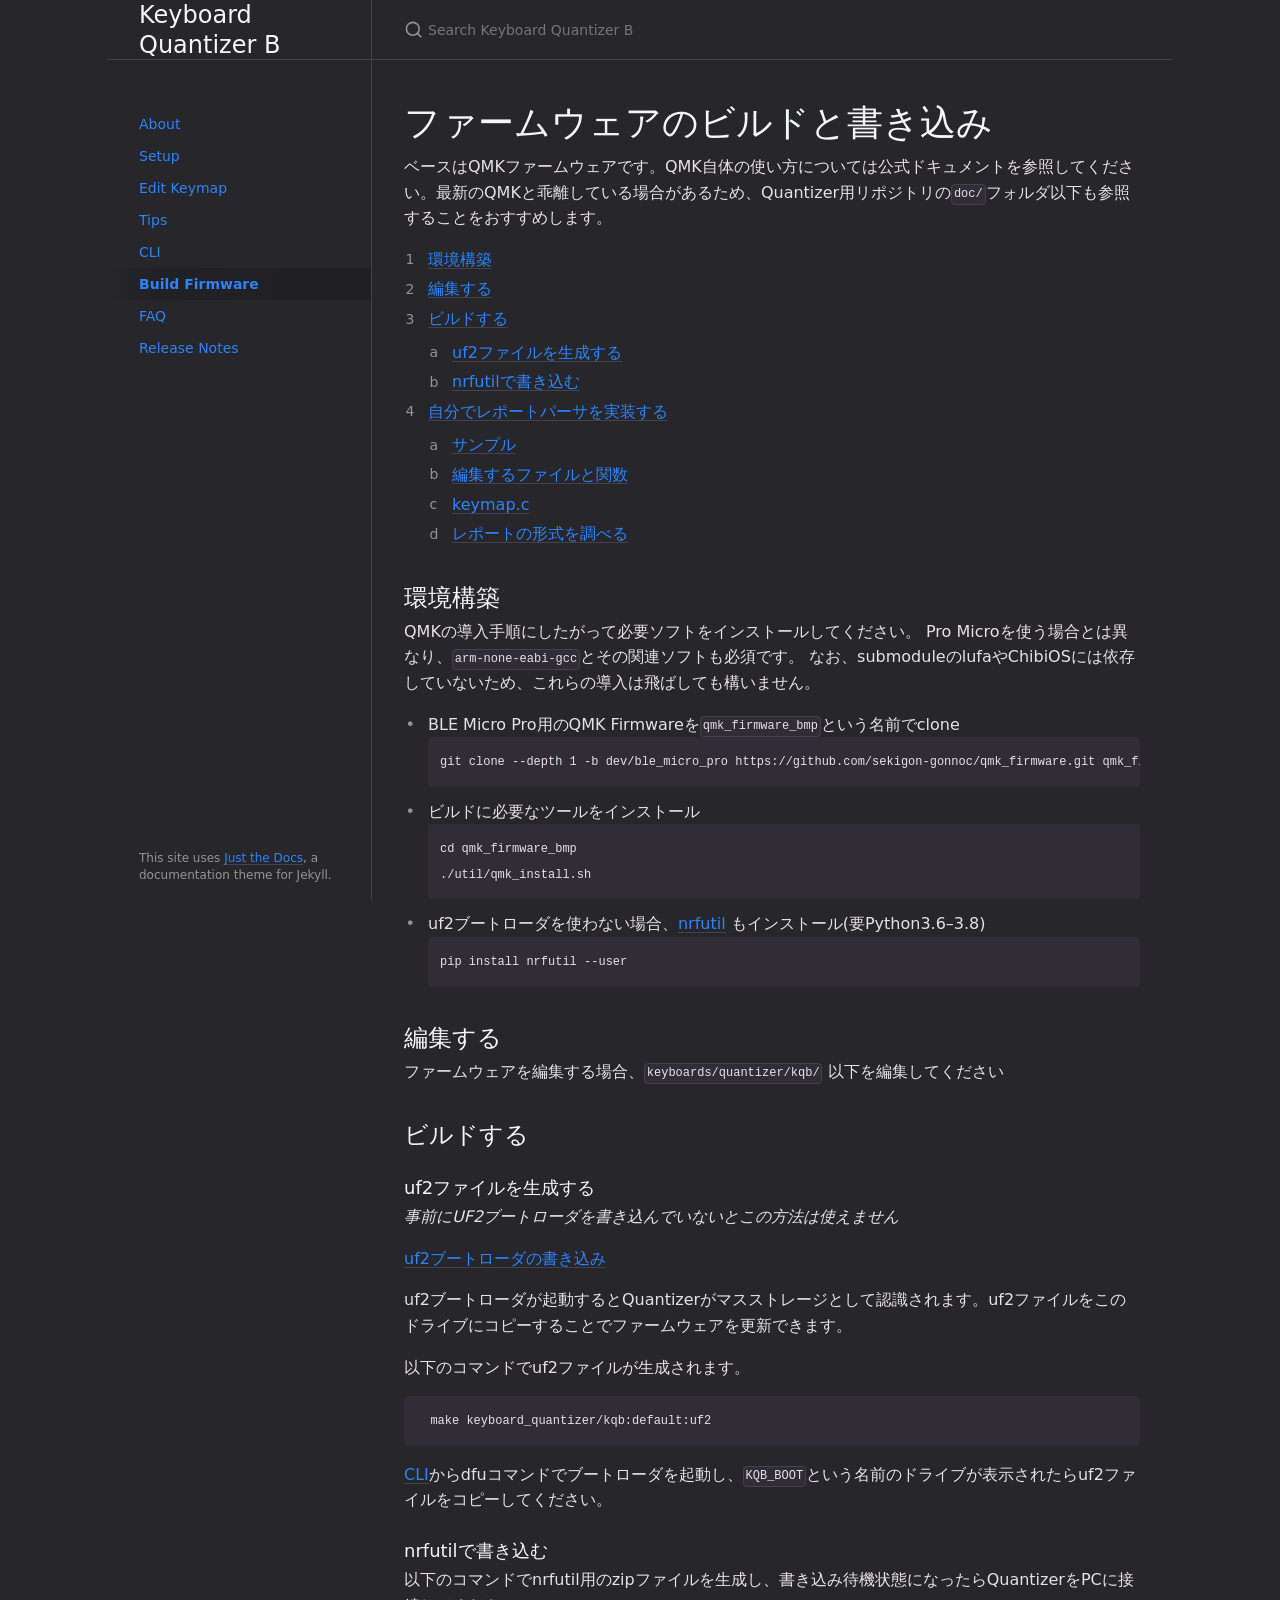
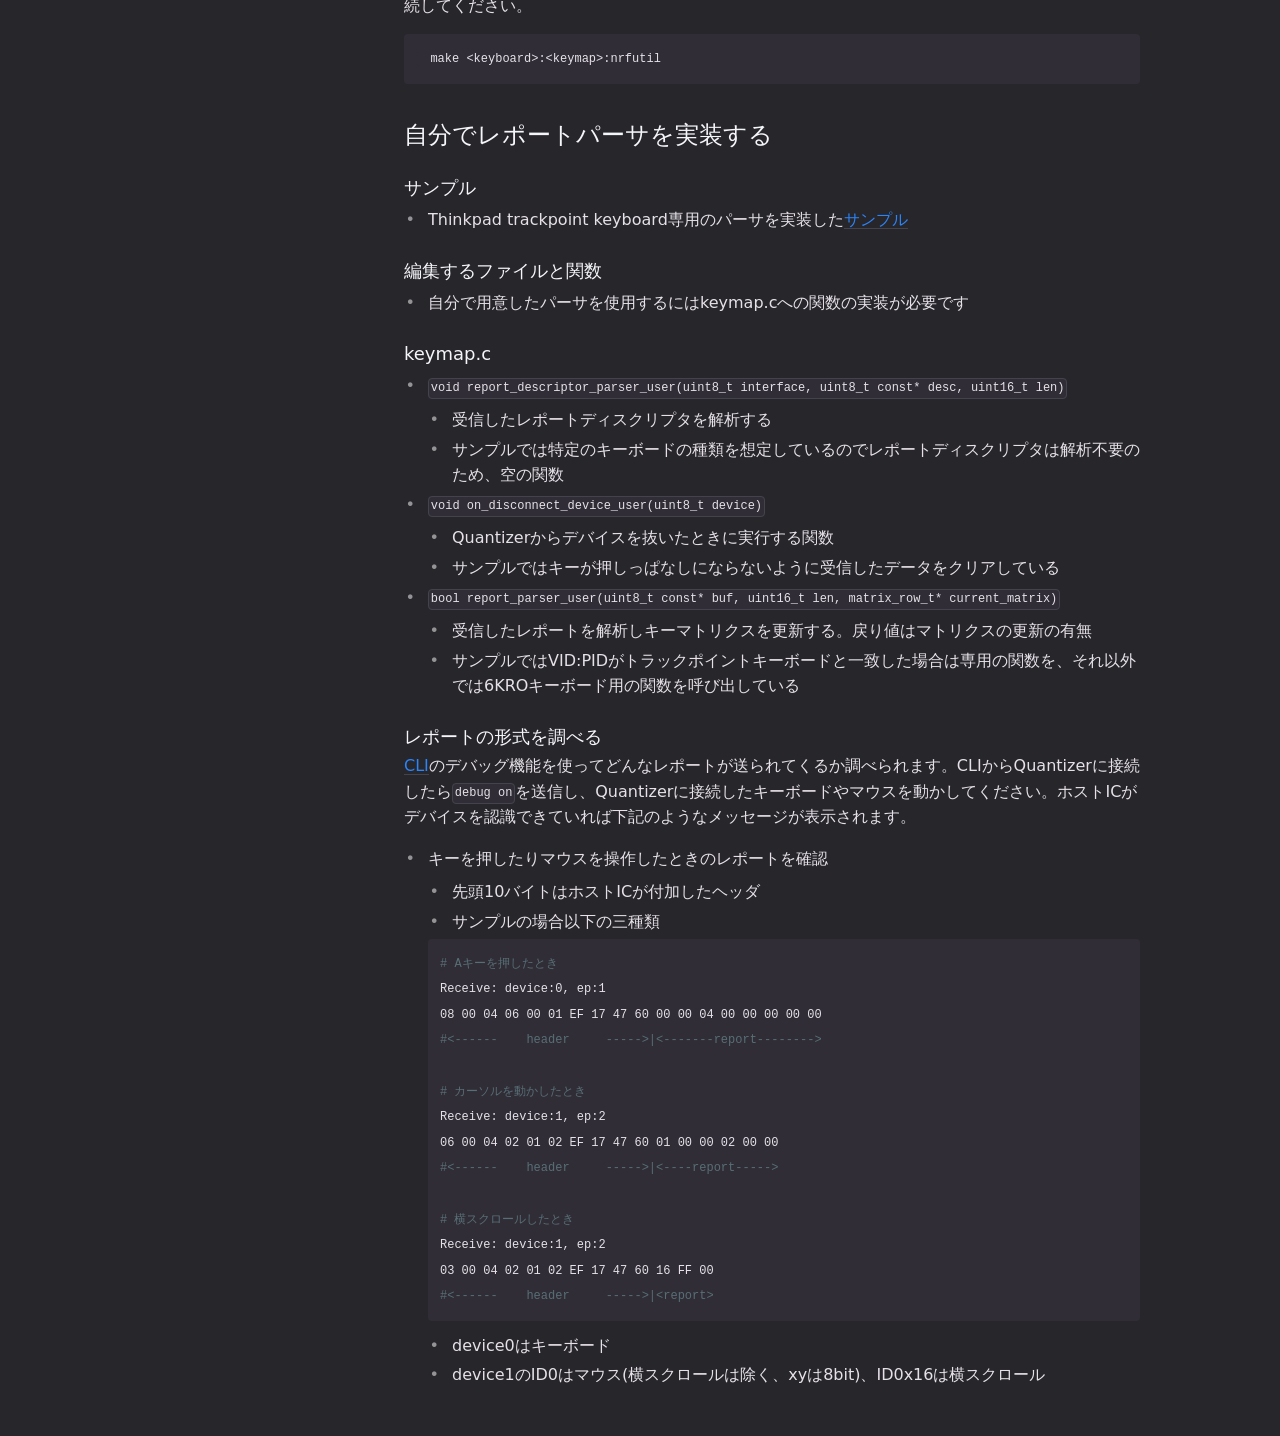
==== commit 8121d65b: "Change urls" ====
--- a/build_firmware/index.html
+++ b/build_firmware/index.html
@@ -1,10 +1,607 @@
-<!DOCTYPE html> <html lang="en-US"> <head> <meta charset="UTF-8"> <meta http-equiv="X-UA-Compatible" content="IE=Edge"> <title>Build Firmware - Keyboard Quantizer B</title> <link rel="shortcut icon" href="/Keyboard-Quantizer-B-Build-Guide/favicon.ico" type="image/x-icon"> <link rel="stylesheet" href="/Keyboard-Quantizer-B-Build-Guide/assets/css/just-the-docs-default.css"> <script async src="https://www.googletagmanager.com/gtag/js?id=G-62G71JNR75"></script> <script> window.dataLayer = window.dataLayer || []; function gtag(){dataLayer.push(arguments);} gtag('js', new Date()); gtag('config', 'G-62G71JNR75'); </script> <script type="text/javascript" src="/Keyboard-Quantizer-B-Build-Guide/assets/js/vendor/lunr.min.js"></script> <script type="text/javascript" src="/Keyboard-Quantizer-B-Build-Guide/assets/js/just-the-docs.js"></script> <meta name="viewport" content="width=device-width, initial-scale=1"> <!-- Begin Jekyll SEO tag v2.7.1 --> <title>Build Firmware | Keyboard Quantizer B</title> <meta name="generator" content="Jekyll v4.1.1" /> <meta property="og:title" content="Build Firmware" /> <meta property="og:locale" content="en_US" /> <meta name="description" content="市販/自作のキーボードを無線化したりキーマップを変更できる Keyboard Quantizer B の説明と設定 Documents and configurator of “Keyboard Quantizer B” which can make your keyboard wireless and configurable" /> <meta property="og:description" content="市販/自作のキーボードを無線化したりキーマップを変更できる Keyboard Quantizer B の説明と設定 Documents and configurator of “Keyboard Quantizer B” which can make your keyboard wireless and configurable" /> <link rel="canonical" href="https://sekigon-gonnoc.github.io/Keyboard-Quantizer-B-Build-Guide/build_firmware/" /> <meta property="og:url" content="https://sekigon-gonnoc.github.io/Keyboard-Quantizer-B-Build-Guide/build_firmware/" /> <meta property="og:site_name" content="Keyboard Quantizer B" /> <meta name="twitter:card" content="summary" /> <meta property="twitter:title" content="Build Firmware" /> <script type="application/ld+json"> {"headline":"Build Firmware","@type":"WebPage","description":"市販/自作のキーボードを無線化したりキーマップを変更できる Keyboard Quantizer B の説明と設定 Documents and configurator of “Keyboard Quantizer B” which can make your keyboard wireless and configurable","url":"https://sekigon-gonnoc.github.io/Keyboard-Quantizer-B-Build-Guide/build_firmware/","@context":"https://schema.org"}</script> <!-- End Jekyll SEO tag --> </head> <body> <svg xmlns="http://www.w3.org/2000/svg" style="display: none;"> <symbol id="svg-link" viewBox="0 0 24 24"> <title>Link</title> <svg xmlns="http://www.w3.org/2000/svg" width="24" height="24" viewBox="0 0 24 24" fill="none" stroke="currentColor" stroke-width="2" stroke-linecap="round" stroke-linejoin="round" class="feather feather-link"> <path d="M10 13a5 5 0 0 0 7.54.54l3-3a5 5 0 0 0-7.07-7.07l-1.72 1.71"></path><path d="M14 11a5 5 0 0 0-7.54-.54l-3 3a5 5 0 0 0 7.07 7.07l1.71-1.71"></path> </svg> </symbol> <symbol id="svg-search" viewBox="0 0 24 24"> <title>Search</title> <svg xmlns="http://www.w3.org/2000/svg" width="24" height="24" viewBox="0 0 24 24" fill="none" stroke="currentColor" stroke-width="2" stroke-linecap="round" stroke-linejoin="round" class="feather feather-search"> <circle cx="11" cy="11" r="8"></circle><line x1="21" y1="21" x2="16.65" y2="16.65"></line> </svg> </symbol> <symbol id="svg-menu" viewBox="0 0 24 24"> <title>Menu</title> <svg xmlns="http://www.w3.org/2000/svg" width="24" height="24" viewBox="0 0 24 24" fill="none" stroke="currentColor" stroke-width="2" stroke-linecap="round" stroke-linejoin="round" class="feather feather-menu"> <line x1="3" y1="12" x2="21" y2="12"></line><line x1="3" y1="6" x2="21" y2="6"></line><line x1="3" y1="18" x2="21" y2="18"></line> </svg> </symbol> <symbol id="svg-arrow-right" viewBox="0 0 24 24"> <title>Expand</title> <svg xmlns="http://www.w3.org/2000/svg" width="24" height="24" viewBox="0 0 24 24" fill="none" stroke="currentColor" stroke-width="2" stroke-linecap="round" stroke-linejoin="round" class="feather feather-chevron-right"> <polyline points="9 18 15 12 9 6"></polyline> </svg> </symbol> <symbol id="svg-doc" viewBox="0 0 24 24"> <title>Document</title> <svg xmlns="http://www.w3.org/2000/svg" width="24" height="24" viewBox="0 0 24 24" fill="none" stroke="currentColor" stroke-width="2" stroke-linecap="round" stroke-linejoin="round" class="feather feather-file"> <path d="M13 2H6a2 2 0 0 0-2 2v16a2 2 0 0 0 2 2h12a2 2 0 0 0 2-2V9z"></path><polyline points="13 2 13 9 20 9"></polyline> </svg> </symbol> </svg> <div class="side-bar"> <div class="site-header"> <a href="https://sekigon-gonnoc.github.io/Keyboard-Quantizer-B-Build-Guide/" class="site-title lh-tight"> Keyboard Quantizer B </a> <a href="#" id="menu-button" class="site-button"> <svg viewBox="0 0 24 24" class="icon"><use xlink:href="#svg-menu"></use></svg> </a> </div> <nav role="navigation" aria-label="Main" id="site-nav" class="site-nav"> <ul class="nav-list"><li class="nav-list-item"><a href="https://sekigon-gonnoc.github.io/Keyboard-Quantizer-B-Build-Guide/" class="nav-list-link">About</a></li><li class="nav-list-item"><a href="https://sekigon-gonnoc.github.io/Keyboard-Quantizer-B-Build-Guide/setup/" class="nav-list-link">Setup</a></li><li class="nav-list-item"><a href="https://sekigon-gonnoc.github.io/Keyboard-Quantizer-B-Build-Guide/keymap/" class="nav-list-link">Edit Keymap</a></li><li class="nav-list-item"><a href="https://sekigon-gonnoc.github.io/Keyboard-Quantizer-B-Build-Guide/tips" class="nav-list-link">Tips</a></li><li class="nav-list-item"><a href="https://sekigon-gonnoc.github.io/Keyboard-Quantizer-B-Build-Guide/cli/" class="nav-list-link">CLI</a></li><li class="nav-list-item active"><a href="https://sekigon-gonnoc.github.io/Keyboard-Quantizer-B-Build-Guide/build_firmware/" class="nav-list-link active">Build Firmware</a></li><li class="nav-list-item"><a href="https://sekigon-gonnoc.github.io/Keyboard-Quantizer-B-Build-Guide/faq/" class="nav-list-link">FAQ</a></li><li class="nav-list-item"><a href="https://sekigon-gonnoc.github.io/Keyboard-Quantizer-B-Build-Guide/release_notes/" class="nav-list-link">Release Notes</a></li></ul> </nav> <footer class="site-footer"> This site uses <a href="https://github.com/pmarsceill/just-the-docs">Just the Docs</a>, a documentation theme for Jekyll. </footer> </div> <div class="main" id="top"> <div id="main-header" class="main-header"> <div class="search"> <div class="search-input-wrap"> <input type="text" id="search-input" class="search-input" tabindex="0" placeholder="Search Keyboard Quantizer B" aria-label="Search Keyboard Quantizer B" autocomplete="off"> <label for="search-input" class="search-label"><svg viewBox="0 0 24 24" class="search-icon"><use xlink:href="#svg-search"></use></svg></label> </div> <div id="search-results" class="search-results"></div> </div> </div> <div id="main-content-wrap" class="main-content-wrap"> <div id="main-content" class="main-content" role="main"> <h1 class="no_toc" id="ファームウェアのビルドと書き込み"> <a href="#ファームウェアのビルドと書き込み" class="anchor-heading" aria-labelledby="ファームウェアのビルドと書き込み"><svg viewBox="0 0 16 16" aria-hidden="true"><use xlink:href="#svg-link"></use></svg></a> ファームウェアのビルドと書き込み </h1> <p>ベースはQMKファームウェアです。QMK自体の使い方については公式ドキュメントを参照してください。最新のQMKと乖離している場合があるため、Quantizer用リポジトリの<code class="language-plaintext highlighter-rouge">doc/</code>フォルダ以下も参照することをおすすめします。</p> <ol id="markdown-toc"> <li><a href="#環境構築" id="markdown-toc-環境構築">環境構築</a></li> <li><a href="#編集する" id="markdown-toc-編集する">編集する</a></li> <li><a href="#ビルドする" id="markdown-toc-ビルドする">ビルドする</a> <ol> <li><a href="#uf2ファイルを生成する" id="markdown-toc-uf2ファイルを生成する">uf2ファイルを生成する</a></li> <li><a href="#nrfutilで書き込む" id="markdown-toc-nrfutilで書き込む">nrfutilで書き込む</a></li> </ol> </li> <li><a href="#自分でレポートパーサを実装する" id="markdown-toc-自分でレポートパーサを実装する">自分でレポートパーサを実装する</a> <ol> <li><a href="#サンプル" id="markdown-toc-サンプル">サンプル</a></li> <li><a href="#編集するファイルと関数" id="markdown-toc-編集するファイルと関数">編集するファイルと関数</a></li> <li><a href="#keymapc" id="markdown-toc-keymapc">keymap.c</a></li> <li><a href="#レポートの形式を調べる" id="markdown-toc-レポートの形式を調べる">レポートの形式を調べる</a></li> </ol> </li> </ol> <h2 id="環境構築"> <a href="#環境構築" class="anchor-heading" aria-labelledby="環境構築"><svg viewBox="0 0 16 16" aria-hidden="true"><use xlink:href="#svg-link"></use></svg></a> 環境構築 </h2> <p>QMKの導入手順にしたがって必要ソフトをインストールしてください。 Pro Microを使う場合とは異なり、<code class="language-plaintext highlighter-rouge">arm-none-eabi-gcc</code>とその関連ソフトも必須です。 なお、submoduleのlufaやChibiOSには依存していないため、これらの導入は飛ばしても構いません。</p> <ul> <li>BLE Micro Pro用のQMK Firmwareを<code class="language-plaintext highlighter-rouge">qmk_firmware_bmp</code>という名前でclone <div class="language-plaintext highlighter-rouge"><div class="highlight"><pre class="highlight"><code>git clone --depth 1 -b dev/ble_micro_pro https://github.com/sekigon-gonnoc/qmk_firmware.git qmk_firmware_bmp
-</code></pre></div> </div> </li> <li>ビルドに必要なツールをインストール <div class="language-plaintext highlighter-rouge"><div class="highlight"><pre class="highlight"><code>cd qmk_firmware_bmp
+<!DOCTYPE html>
+<html lang="en-US">
+  <head>
+    <meta charset="UTF-8" />
+    <meta http-equiv="X-UA-Compatible" content="IE=Edge" />
+    <title>Build Firmware - Keyboard Quantizer B</title>
+    <link
+      rel="shortcut icon"
+      href="/favicon.ico"
+      type="image/x-icon"
+    />
+    <link
+      rel="stylesheet"
+      href="/assets/css/just-the-docs-default.css"
+    />
+    <script
+      async
+      src="https://www.googletagmanager.com/gtag/js?id=G-62G71JNR75"
+    ></script>
+    <script>
+      window.dataLayer = window.dataLayer || [];
+      function gtag() {
+        dataLayer.push(arguments);
+      }
+      gtag("js", new Date());
+      gtag("config", "G-62G71JNR75");
+    </script>
+    <script
+      type="text/javascript"
+      src="/assets/js/vendor/lunr.min.js"
+    ></script>
+    <script
+      type="text/javascript"
+      src="/assets/js/just-the-docs.js"
+    ></script>
+    <meta name="viewport" content="width=device-width, initial-scale=1" />
+    <!-- Begin Jekyll SEO tag v2.7.1 -->
+    <title>Build Firmware | Keyboard Quantizer B</title>
+    <meta name="generator" content="Jekyll v4.1.1" />
+    <meta property="og:title" content="Build Firmware" />
+    <meta property="og:locale" content="en_US" />
+    <meta
+      name="description"
+      content="市販/自作のキーボードを無線化したりキーマップを変更できる Keyboard Quantizer B の説明と設定 Documents and configurator of “Keyboard Quantizer B” which can make your keyboard wireless and configurable"
+    />
+    <meta
+      property="og:description"
+      content="市販/自作のキーボードを無線化したりキーマップを変更できる Keyboard Quantizer B の説明と設定 Documents and configurator of “Keyboard Quantizer B” which can make your keyboard wireless and configurable"
+    />
+    <link
+      rel="canonical"
+      href="/build_firmware/"
+    />
+    <meta
+      property="og:url"
+      content="/build_firmware/"
+    />
+    <meta property="og:site_name" content="Keyboard Quantizer B" />
+    <meta name="twitter:card" content="summary" />
+    <meta property="twitter:title" content="Build Firmware" />
+    <script type="application/ld+json">
+      {
+        "headline": "Build Firmware",
+        "@type": "WebPage",
+        "description": "市販/自作のキーボードを無線化したりキーマップを変更できる Keyboard Quantizer B の説明と設定 Documents and configurator of “Keyboard Quantizer B” which can make your keyboard wireless and configurable",
+        "url": "/build_firmware/",
+        "@context": "https://schema.org"
+      }
+    </script>
+    <!-- End Jekyll SEO tag -->
+  </head>
+  <body>
+    <svg xmlns="http://www.w3.org/2000/svg" style="display: none">
+      <symbol id="svg-link" viewBox="0 0 24 24">
+        <title>Link</title>
+        <svg
+          xmlns="http://www.w3.org/2000/svg"
+          width="24"
+          height="24"
+          viewBox="0 0 24 24"
+          fill="none"
+          stroke="currentColor"
+          stroke-width="2"
+          stroke-linecap="round"
+          stroke-linejoin="round"
+          class="feather feather-link"
+        >
+          <path
+            d="M10 13a5 5 0 0 0 7.54.54l3-3a5 5 0 0 0-7.07-7.07l-1.72 1.71"
+          ></path>
+          <path
+            d="M14 11a5 5 0 0 0-7.54-.54l-3 3a5 5 0 0 0 7.07 7.07l1.71-1.71"
+          ></path>
+        </svg>
+      </symbol>
+      <symbol id="svg-search" viewBox="0 0 24 24">
+        <title>Search</title>
+        <svg
+          xmlns="http://www.w3.org/2000/svg"
+          width="24"
+          height="24"
+          viewBox="0 0 24 24"
+          fill="none"
+          stroke="currentColor"
+          stroke-width="2"
+          stroke-linecap="round"
+          stroke-linejoin="round"
+          class="feather feather-search"
+        >
+          <circle cx="11" cy="11" r="8"></circle>
+          <line x1="21" y1="21" x2="16.65" y2="16.65"></line>
+        </svg>
+      </symbol>
+      <symbol id="svg-menu" viewBox="0 0 24 24">
+        <title>Menu</title>
+        <svg
+          xmlns="http://www.w3.org/2000/svg"
+          width="24"
+          height="24"
+          viewBox="0 0 24 24"
+          fill="none"
+          stroke="currentColor"
+          stroke-width="2"
+          stroke-linecap="round"
+          stroke-linejoin="round"
+          class="feather feather-menu"
+        >
+          <line x1="3" y1="12" x2="21" y2="12"></line>
+          <line x1="3" y1="6" x2="21" y2="6"></line>
+          <line x1="3" y1="18" x2="21" y2="18"></line>
+        </svg>
+      </symbol>
+      <symbol id="svg-arrow-right" viewBox="0 0 24 24">
+        <title>Expand</title>
+        <svg
+          xmlns="http://www.w3.org/2000/svg"
+          width="24"
+          height="24"
+          viewBox="0 0 24 24"
+          fill="none"
+          stroke="currentColor"
+          stroke-width="2"
+          stroke-linecap="round"
+          stroke-linejoin="round"
+          class="feather feather-chevron-right"
+        >
+          <polyline points="9 18 15 12 9 6"></polyline>
+        </svg>
+      </symbol>
+      <symbol id="svg-doc" viewBox="0 0 24 24">
+        <title>Document</title>
+        <svg
+          xmlns="http://www.w3.org/2000/svg"
+          width="24"
+          height="24"
+          viewBox="0 0 24 24"
+          fill="none"
+          stroke="currentColor"
+          stroke-width="2"
+          stroke-linecap="round"
+          stroke-linejoin="round"
+          class="feather feather-file"
+        >
+          <path
+            d="M13 2H6a2 2 0 0 0-2 2v16a2 2 0 0 0 2 2h12a2 2 0 0 0 2-2V9z"
+          ></path>
+          <polyline points="13 2 13 9 20 9"></polyline>
+        </svg>
+      </symbol>
+    </svg>
+    <div class="side-bar">
+      <div class="site-header">
+        <a
+          href="/"
+          class="site-title lh-tight"
+        >
+          Keyboard Quantizer B
+        </a>
+        <a href="#" id="menu-button" class="site-button">
+          <svg viewBox="0 0 24 24" class="icon">
+            <use xlink:href="#svg-menu"></use>
+          </svg>
+        </a>
+      </div>
+      <nav role="navigation" aria-label="Main" id="site-nav" class="site-nav">
+        <ul class="nav-list">
+          <li class="nav-list-item">
+            <a
+              href="/"
+              class="nav-list-link"
+              >About</a
+            >
+          </li>
+          <li class="nav-list-item">
+            <a
+              href="/setup/"
+              class="nav-list-link"
+              >Setup</a
+            >
+          </li>
+          <li class="nav-list-item">
+            <a
+              href="/keymap/"
+              class="nav-list-link"
+              >Edit Keymap</a
+            >
+          </li>
+          <li class="nav-list-item">
+            <a
+              href="/tips"
+              class="nav-list-link"
+              >Tips</a
+            >
+          </li>
+          <li class="nav-list-item">
+            <a
+              href="/cli/"
+              class="nav-list-link"
+              >CLI</a
+            >
+          </li>
+          <li class="nav-list-item active">
+            <a
+              href="/build_firmware/"
+              class="nav-list-link active"
+              >Build Firmware</a
+            >
+          </li>
+          <li class="nav-list-item">
+            <a
+              href="/faq/"
+              class="nav-list-link"
+              >FAQ</a
+            >
+          </li>
+          <li class="nav-list-item">
+            <a
+              href="/release_notes/"
+              class="nav-list-link"
+              >Release Notes</a
+            >
+          </li>
+        </ul>
+      </nav>
+      <footer class="site-footer">
+        This site uses
+        <a href="https://github.com/pmarsceill/just-the-docs">Just the Docs</a>,
+        a documentation theme for Jekyll.
+      </footer>
+    </div>
+    <div class="main" id="top">
+      <div id="main-header" class="main-header">
+        <div class="search">
+          <div class="search-input-wrap">
+            <input
+              type="text"
+              id="search-input"
+              class="search-input"
+              tabindex="0"
+              placeholder="Search Keyboard Quantizer B"
+              aria-label="Search Keyboard Quantizer B"
+              autocomplete="off"
+            />
+            <label for="search-input" class="search-label"
+              ><svg viewBox="0 0 24 24" class="search-icon">
+                <use xlink:href="#svg-search"></use></svg
+            ></label>
+          </div>
+          <div id="search-results" class="search-results"></div>
+        </div>
+      </div>
+      <div id="main-content-wrap" class="main-content-wrap">
+        <div id="main-content" class="main-content" role="main">
+          <h1 class="no_toc" id="ファームウェアのビルドと書き込み">
+            <a
+              href="#ファームウェアのビルドと書き込み"
+              class="anchor-heading"
+              aria-labelledby="ファームウェアのビルドと書き込み"
+              ><svg viewBox="0 0 16 16" aria-hidden="true">
+                <use xlink:href="#svg-link"></use></svg
+            ></a>
+            ファームウェアのビルドと書き込み
+          </h1>
+          <p>
+            ベースはQMKファームウェアです。QMK自体の使い方については公式ドキュメントを参照してください。最新のQMKと乖離している場合があるため、Quantizer用リポジトリの<code
+              class="language-plaintext highlighter-rouge"
+              >doc/</code
+            >フォルダ以下も参照することをおすすめします。
+          </p>
+          <ol id="markdown-toc">
+            <li><a href="#環境構築" id="markdown-toc-環境構築">環境構築</a></li>
+            <li><a href="#編集する" id="markdown-toc-編集する">編集する</a></li>
+            <li>
+              <a href="#ビルドする" id="markdown-toc-ビルドする">ビルドする</a>
+              <ol>
+                <li>
+                  <a
+                    href="#uf2ファイルを生成する"
+                    id="markdown-toc-uf2ファイルを生成する"
+                    >uf2ファイルを生成する</a
+                  >
+                </li>
+                <li>
+                  <a
+                    href="#nrfutilで書き込む"
+                    id="markdown-toc-nrfutilで書き込む"
+                    >nrfutilで書き込む</a
+                  >
+                </li>
+              </ol>
+            </li>
+            <li>
+              <a
+                href="#自分でレポートパーサを実装する"
+                id="markdown-toc-自分でレポートパーサを実装する"
+                >自分でレポートパーサを実装する</a
+              >
+              <ol>
+                <li>
+                  <a href="#サンプル" id="markdown-toc-サンプル">サンプル</a>
+                </li>
+                <li>
+                  <a
+                    href="#編集するファイルと関数"
+                    id="markdown-toc-編集するファイルと関数"
+                    >編集するファイルと関数</a
+                  >
+                </li>
+                <li>
+                  <a href="#keymapc" id="markdown-toc-keymapc">keymap.c</a>
+                </li>
+                <li>
+                  <a
+                    href="#レポートの形式を調べる"
+                    id="markdown-toc-レポートの形式を調べる"
+                    >レポートの形式を調べる</a
+                  >
+                </li>
+              </ol>
+            </li>
+          </ol>
+          <h2 id="環境構築">
+            <a
+              href="#環境構築"
+              class="anchor-heading"
+              aria-labelledby="環境構築"
+              ><svg viewBox="0 0 16 16" aria-hidden="true">
+                <use xlink:href="#svg-link"></use></svg
+            ></a>
+            環境構築
+          </h2>
+          <p>
+            QMKの導入手順にしたがって必要ソフトをインストールしてください。 Pro
+            Microを使う場合とは異なり、<code
+              class="language-plaintext highlighter-rouge"
+              >arm-none-eabi-gcc</code
+            >とその関連ソフトも必須です。
+            なお、submoduleのlufaやChibiOSには依存していないため、これらの導入は飛ばしても構いません。
+          </p>
+          <ul>
+            <li>
+              BLE Micro Pro用のQMK Firmwareを<code
+                class="language-plaintext highlighter-rouge"
+                >qmk_firmware_bmp</code
+              >という名前でclone
+              <div class="language-plaintext highlighter-rouge">
+                <div class="highlight">
+                  <pre
+                    class="highlight"
+                  ><code>git clone --depth 1 -b dev/ble_micro_pro https://github.com/sekigon-gonnoc/qmk_firmware.git qmk_firmware_bmp
+</code></pre>
+                </div>
+              </div>
+            </li>
+            <li>
+              ビルドに必要なツールをインストール
+              <div class="language-plaintext highlighter-rouge">
+                <div class="highlight">
+                  <pre class="highlight"><code>cd qmk_firmware_bmp
 ./util/qmk_install.sh
-</code></pre></div> </div> </li> <li>uf2ブートローダを使わない場合、<a href="https://github.com/NordicSemiconductor/pc-nrfutil" target="_blank">nrfutil</a> もインストール(要Python3.6–3.8) <div class="language-plaintext highlighter-rouge"><div class="highlight"><pre class="highlight"><code>pip install nrfutil --user
-</code></pre></div> </div> </li> </ul> <h2 id="編集する"> <a href="#編集する" class="anchor-heading" aria-labelledby="編集する"><svg viewBox="0 0 16 16" aria-hidden="true"><use xlink:href="#svg-link"></use></svg></a> 編集する </h2> <p>ファームウェアを編集する場合、<code class="language-plaintext highlighter-rouge">keyboards/quantizer/kqb/</code> 以下を編集してください</p> <h2 id="ビルドする"> <a href="#ビルドする" class="anchor-heading" aria-labelledby="ビルドする"><svg viewBox="0 0 16 16" aria-hidden="true"><use xlink:href="#svg-link"></use></svg></a> ビルドする </h2> <h3 id="uf2ファイルを生成する"> <a href="#uf2ファイルを生成する" class="anchor-heading" aria-labelledby="uf2ファイルを生成する"><svg viewBox="0 0 16 16" aria-hidden="true"><use xlink:href="#svg-link"></use></svg></a> uf2ファイルを生成する </h3> <p><em>事前にUF2ブートローダを書き込んでいないとこの方法は使えません</em></p> <p><a href="/Keyboard-Quantizer-B-Build-Guide/setup#bootloader-update">uf2ブートローダの書き込み</a></p> <p>uf2ブートローダが起動するとQuantizerがマスストレージとして認識されます。uf2ファイルをこのドライブにコピーすることでファームウェアを更新できます。</p> <p>以下のコマンドでuf2ファイルが生成されます。</p> <div class="language-plaintext highlighter-rouge"><div class="highlight"><pre class="highlight"><code>  make keyboard_quantizer/kqb:default:uf2
-</code></pre></div></div> <p><a href="/Keyboard-Quantizer-B-Build-Guide/cli">CLI</a>からdfuコマンドでブートローダを起動し、<code class="language-plaintext highlighter-rouge">KQB_BOOT</code>という名前のドライブが表示されたらuf2ファイルをコピーしてください。</p> <h3 id="nrfutilで書き込む"> <a href="#nrfutilで書き込む" class="anchor-heading" aria-labelledby="nrfutilで書き込む"><svg viewBox="0 0 16 16" aria-hidden="true"><use xlink:href="#svg-link"></use></svg></a> nrfutilで書き込む </h3> <p>以下のコマンドでnrfutil用のzipファイルを生成し、書き込み待機状態になったらQuantizerをPCに接続してください。</p> <div class="language-plaintext highlighter-rouge"><div class="highlight"><pre class="highlight"><code>  make &lt;keyboard&gt;:&lt;keymap&gt;:nrfutil
-</code></pre></div></div> <h2 id="自分でレポートパーサを実装する"> <a href="#自分でレポートパーサを実装する" class="anchor-heading" aria-labelledby="自分でレポートパーサを実装する"><svg viewBox="0 0 16 16" aria-hidden="true"><use xlink:href="#svg-link"></use></svg></a> 自分でレポートパーサを実装する </h2> <h3 id="サンプル"> <a href="#サンプル" class="anchor-heading" aria-labelledby="サンプル"><svg viewBox="0 0 16 16" aria-hidden="true"><use xlink:href="#svg-link"></use></svg></a> サンプル </h3> <ul> <li>Thinkpad trackpoint keyboard専用のパーサを実装した<a href="https://github.com/sekigon-gonnoc/qmk_firmware/blob/dev/sekigon/keyboards/keyboard_quantizer/keymaps/user_parser_sample/keymap.c">サンプル</a></li> </ul> <h3 id="編集するファイルと関数"> <a href="#編集するファイルと関数" class="anchor-heading" aria-labelledby="編集するファイルと関数"><svg viewBox="0 0 16 16" aria-hidden="true"><use xlink:href="#svg-link"></use></svg></a> 編集するファイルと関数 </h3> <ul> <li>自分で用意したパーサを使用するにはkeymap.cへの関数の実装が必要です</li> </ul> <h3 id="keymapc"> <a href="#keymapc" class="anchor-heading" aria-labelledby="keymapc"><svg viewBox="0 0 16 16" aria-hidden="true"><use xlink:href="#svg-link"></use></svg></a> keymap.c </h3> <ul> <li><code class="language-plaintext highlighter-rouge">void report_descriptor_parser_user(uint8_t interface, uint8_t const* desc, uint16_t len)</code> <ul> <li>受信したレポートディスクリプタを解析する</li> <li>サンプルでは特定のキーボードの種類を想定しているのでレポートディスクリプタは解析不要のため、空の関数</li> </ul> </li> <li><code class="language-plaintext highlighter-rouge">void on_disconnect_device_user(uint8_t device)</code> <ul> <li>Quantizerからデバイスを抜いたときに実行する関数</li> <li>サンプルではキーが押しっぱなしにならないように受信したデータをクリアしている</li> </ul> </li> <li><code class="language-plaintext highlighter-rouge">bool report_parser_user(uint8_t const* buf, uint16_t len, matrix_row_t* current_matrix)</code> <ul> <li>受信したレポートを解析しキーマトリクスを更新する。戻り値はマトリクスの更新の有無</li> <li>サンプルではVID:PIDがトラックポイントキーボードと一致した場合は専用の関数を、それ以外では6KROキーボード用の関数を呼び出している</li> </ul> </li> </ul> <h3 id="レポートの形式を調べる"> <a href="#レポートの形式を調べる" class="anchor-heading" aria-labelledby="レポートの形式を調べる"><svg viewBox="0 0 16 16" aria-hidden="true"><use xlink:href="#svg-link"></use></svg></a> レポートの形式を調べる </h3> <p><a href="/Keyboard-Quantizer-B-Build-Guide/cli">CLI</a>のデバッグ機能を使ってどんなレポートが送られてくるか調べられます。CLIからQuantizerに接続したら<code class="language-plaintext highlighter-rouge">debug on</code>を送信し、Quantizerに接続したキーボードやマウスを動かしてください。ホストICがデバイスを認識できていれば下記のようなメッセージが表示されます。</p> <ul> <li>キーを押したりマウスを操作したときのレポートを確認 <ul> <li>先頭10バイトはホストICが付加したヘッダ</li> <li>サンプルの場合以下の三種類</li> </ul> <div class="language-bash highlighter-rouge"><div class="highlight"><pre class="highlight"><code><span class="c"># Aキーを押したとき</span>
+</code></pre>
+                </div>
+              </div>
+            </li>
+            <li>
+              uf2ブートローダを使わない場合、<a
+                href="https://github.com/NordicSemiconductor/pc-nrfutil"
+                target="_blank"
+                >nrfutil</a
+              >
+              もインストール(要Python3.6–3.8)
+              <div class="language-plaintext highlighter-rouge">
+                <div class="highlight">
+                  <pre class="highlight"><code>pip install nrfutil --user
+</code></pre>
+                </div>
+              </div>
+            </li>
+          </ul>
+          <h2 id="編集する">
+            <a
+              href="#編集する"
+              class="anchor-heading"
+              aria-labelledby="編集する"
+              ><svg viewBox="0 0 16 16" aria-hidden="true">
+                <use xlink:href="#svg-link"></use></svg
+            ></a>
+            編集する
+          </h2>
+          <p>
+            ファームウェアを編集する場合、<code
+              class="language-plaintext highlighter-rouge"
+              >keyboards/quantizer/kqb/</code
+            >
+            以下を編集してください
+          </p>
+          <h2 id="ビルドする">
+            <a
+              href="#ビルドする"
+              class="anchor-heading"
+              aria-labelledby="ビルドする"
+              ><svg viewBox="0 0 16 16" aria-hidden="true">
+                <use xlink:href="#svg-link"></use></svg
+            ></a>
+            ビルドする
+          </h2>
+          <h3 id="uf2ファイルを生成する">
+            <a
+              href="#uf2ファイルを生成する"
+              class="anchor-heading"
+              aria-labelledby="uf2ファイルを生成する"
+              ><svg viewBox="0 0 16 16" aria-hidden="true">
+                <use xlink:href="#svg-link"></use></svg
+            ></a>
+            uf2ファイルを生成する
+          </h3>
+          <p>
+            <em
+              >事前にUF2ブートローダを書き込んでいないとこの方法は使えません</em
+            >
+          </p>
+          <p>
+            <a href="/setup#bootloader-update"
+              >uf2ブートローダの書き込み</a
+            >
+          </p>
+          <p>
+            uf2ブートローダが起動するとQuantizerがマスストレージとして認識されます。uf2ファイルをこのドライブにコピーすることでファームウェアを更新できます。
+          </p>
+          <p>以下のコマンドでuf2ファイルが生成されます。</p>
+          <div class="language-plaintext highlighter-rouge">
+            <div class="highlight">
+              <pre
+                class="highlight"
+              ><code>  make keyboard_quantizer/kqb:default:uf2
+</code></pre>
+            </div>
+          </div>
+          <p>
+            <a href="/cli">CLI</a
+            >からdfuコマンドでブートローダを起動し、<code
+              class="language-plaintext highlighter-rouge"
+              >KQB_BOOT</code
+            >という名前のドライブが表示されたらuf2ファイルをコピーしてください。
+          </p>
+          <h3 id="nrfutilで書き込む">
+            <a
+              href="#nrfutilで書き込む"
+              class="anchor-heading"
+              aria-labelledby="nrfutilで書き込む"
+              ><svg viewBox="0 0 16 16" aria-hidden="true">
+                <use xlink:href="#svg-link"></use></svg
+            ></a>
+            nrfutilで書き込む
+          </h3>
+          <p>
+            以下のコマンドでnrfutil用のzipファイルを生成し、書き込み待機状態になったらQuantizerをPCに接続してください。
+          </p>
+          <div class="language-plaintext highlighter-rouge">
+            <div class="highlight">
+              <pre
+                class="highlight"
+              ><code>  make &lt;keyboard&gt;:&lt;keymap&gt;:nrfutil
+</code></pre>
+            </div>
+          </div>
+          <h2 id="自分でレポートパーサを実装する">
+            <a
+              href="#自分でレポートパーサを実装する"
+              class="anchor-heading"
+              aria-labelledby="自分でレポートパーサを実装する"
+              ><svg viewBox="0 0 16 16" aria-hidden="true">
+                <use xlink:href="#svg-link"></use></svg
+            ></a>
+            自分でレポートパーサを実装する
+          </h2>
+          <h3 id="サンプル">
+            <a
+              href="#サンプル"
+              class="anchor-heading"
+              aria-labelledby="サンプル"
+              ><svg viewBox="0 0 16 16" aria-hidden="true">
+                <use xlink:href="#svg-link"></use></svg
+            ></a>
+            サンプル
+          </h3>
+          <ul>
+            <li>
+              Thinkpad trackpoint keyboard専用のパーサを実装した<a
+                href="https://github.com/sekigon-gonnoc/qmk_firmware/blob/dev/sekigon/keyboards/keyboard_quantizer/keymaps/user_parser_sample/keymap.c"
+                >サンプル</a
+              >
+            </li>
+          </ul>
+          <h3 id="編集するファイルと関数">
+            <a
+              href="#編集するファイルと関数"
+              class="anchor-heading"
+              aria-labelledby="編集するファイルと関数"
+              ><svg viewBox="0 0 16 16" aria-hidden="true">
+                <use xlink:href="#svg-link"></use></svg
+            ></a>
+            編集するファイルと関数
+          </h3>
+          <ul>
+            <li>
+              自分で用意したパーサを使用するにはkeymap.cへの関数の実装が必要です
+            </li>
+          </ul>
+          <h3 id="keymapc">
+            <a href="#keymapc" class="anchor-heading" aria-labelledby="keymapc"
+              ><svg viewBox="0 0 16 16" aria-hidden="true">
+                <use xlink:href="#svg-link"></use></svg
+            ></a>
+            keymap.c
+          </h3>
+          <ul>
+            <li>
+              <code class="language-plaintext highlighter-rouge"
+                >void report_descriptor_parser_user(uint8_t interface, uint8_t
+                const* desc, uint16_t len)</code
+              >
+              <ul>
+                <li>受信したレポートディスクリプタを解析する</li>
+                <li>
+                  サンプルでは特定のキーボードの種類を想定しているのでレポートディスクリプタは解析不要のため、空の関数
+                </li>
+              </ul>
+            </li>
+            <li>
+              <code class="language-plaintext highlighter-rouge"
+                >void on_disconnect_device_user(uint8_t device)</code
+              >
+              <ul>
+                <li>Quantizerからデバイスを抜いたときに実行する関数</li>
+                <li>
+                  サンプルではキーが押しっぱなしにならないように受信したデータをクリアしている
+                </li>
+              </ul>
+            </li>
+            <li>
+              <code class="language-plaintext highlighter-rouge"
+                >bool report_parser_user(uint8_t const* buf, uint16_t len,
+                matrix_row_t* current_matrix)</code
+              >
+              <ul>
+                <li>
+                  受信したレポートを解析しキーマトリクスを更新する。戻り値はマトリクスの更新の有無
+                </li>
+                <li>
+                  サンプルではVID:PIDがトラックポイントキーボードと一致した場合は専用の関数を、それ以外では6KROキーボード用の関数を呼び出している
+                </li>
+              </ul>
+            </li>
+          </ul>
+          <h3 id="レポートの形式を調べる">
+            <a
+              href="#レポートの形式を調べる"
+              class="anchor-heading"
+              aria-labelledby="レポートの形式を調べる"
+              ><svg viewBox="0 0 16 16" aria-hidden="true">
+                <use xlink:href="#svg-link"></use></svg
+            ></a>
+            レポートの形式を調べる
+          </h3>
+          <p>
+            <a href="/cli">CLI</a
+            >のデバッグ機能を使ってどんなレポートが送られてくるか調べられます。CLIからQuantizerに接続したら<code
+              class="language-plaintext highlighter-rouge"
+              >debug on</code
+            >を送信し、Quantizerに接続したキーボードやマウスを動かしてください。ホストICがデバイスを認識できていれば下記のようなメッセージが表示されます。
+          </p>
+          <ul>
+            <li>
+              キーを押したりマウスを操作したときのレポートを確認
+              <ul>
+                <li>先頭10バイトはホストICが付加したヘッダ</li>
+                <li>サンプルの場合以下の三種類</li>
+              </ul>
+              <div class="language-bash highlighter-rouge">
+                <div class="highlight">
+                  <pre
+                    class="highlight"
+                  ><code><span class="c"># Aキーを押したとき</span>
 Receive: device:0, ep:1
 08 00 04 06 00 01 EF 17 47 60 00 00 04 00 00 00 00 00
 <span class="c">#&lt;------    header     -----&gt;|&lt;-------report--------&gt;</span>
@@ -18,4 +615,20 @@
 Receive: device:1, ep:2
 03 00 04 02 01 02 EF 17 47 60 16 FF 00
 <span class="c">#&lt;------    header     -----&gt;|&lt;report&gt;</span>
-</code></pre></div> </div> <ul> <li>device0はキーボード</li> <li>device1のID0はマウス(横スクロールは除く、xyは8bit)、ID0x16は横スクロール</li> </ul> </li> </ul> </div> </div> <div class="search-overlay"></div> </div> </body> </html>
+</code></pre>
+                </div>
+              </div>
+              <ul>
+                <li>device0はキーボード</li>
+                <li>
+                  device1のID0はマウス(横スクロールは除く、xyは8bit)、ID0x16は横スクロール
+                </li>
+              </ul>
+            </li>
+          </ul>
+        </div>
+      </div>
+      <div class="search-overlay"></div>
+    </div>
+  </body>
+</html>
